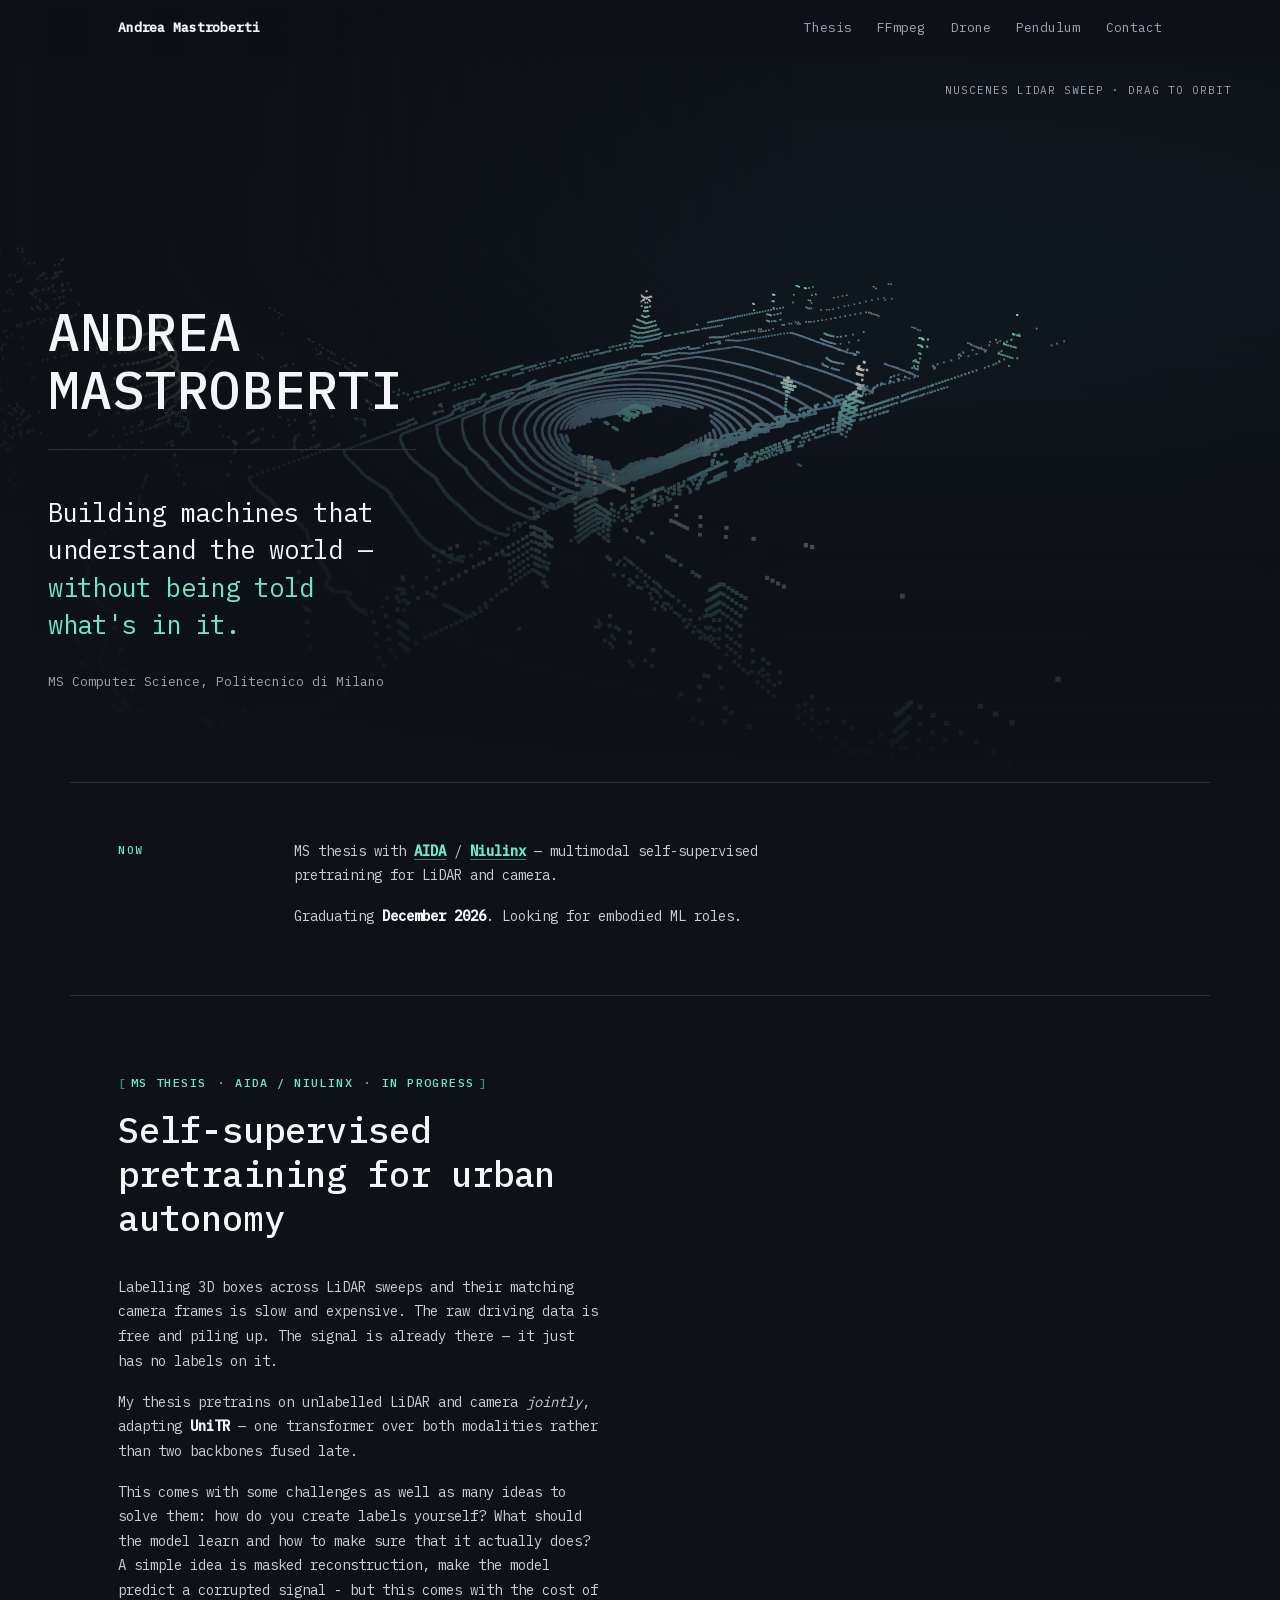
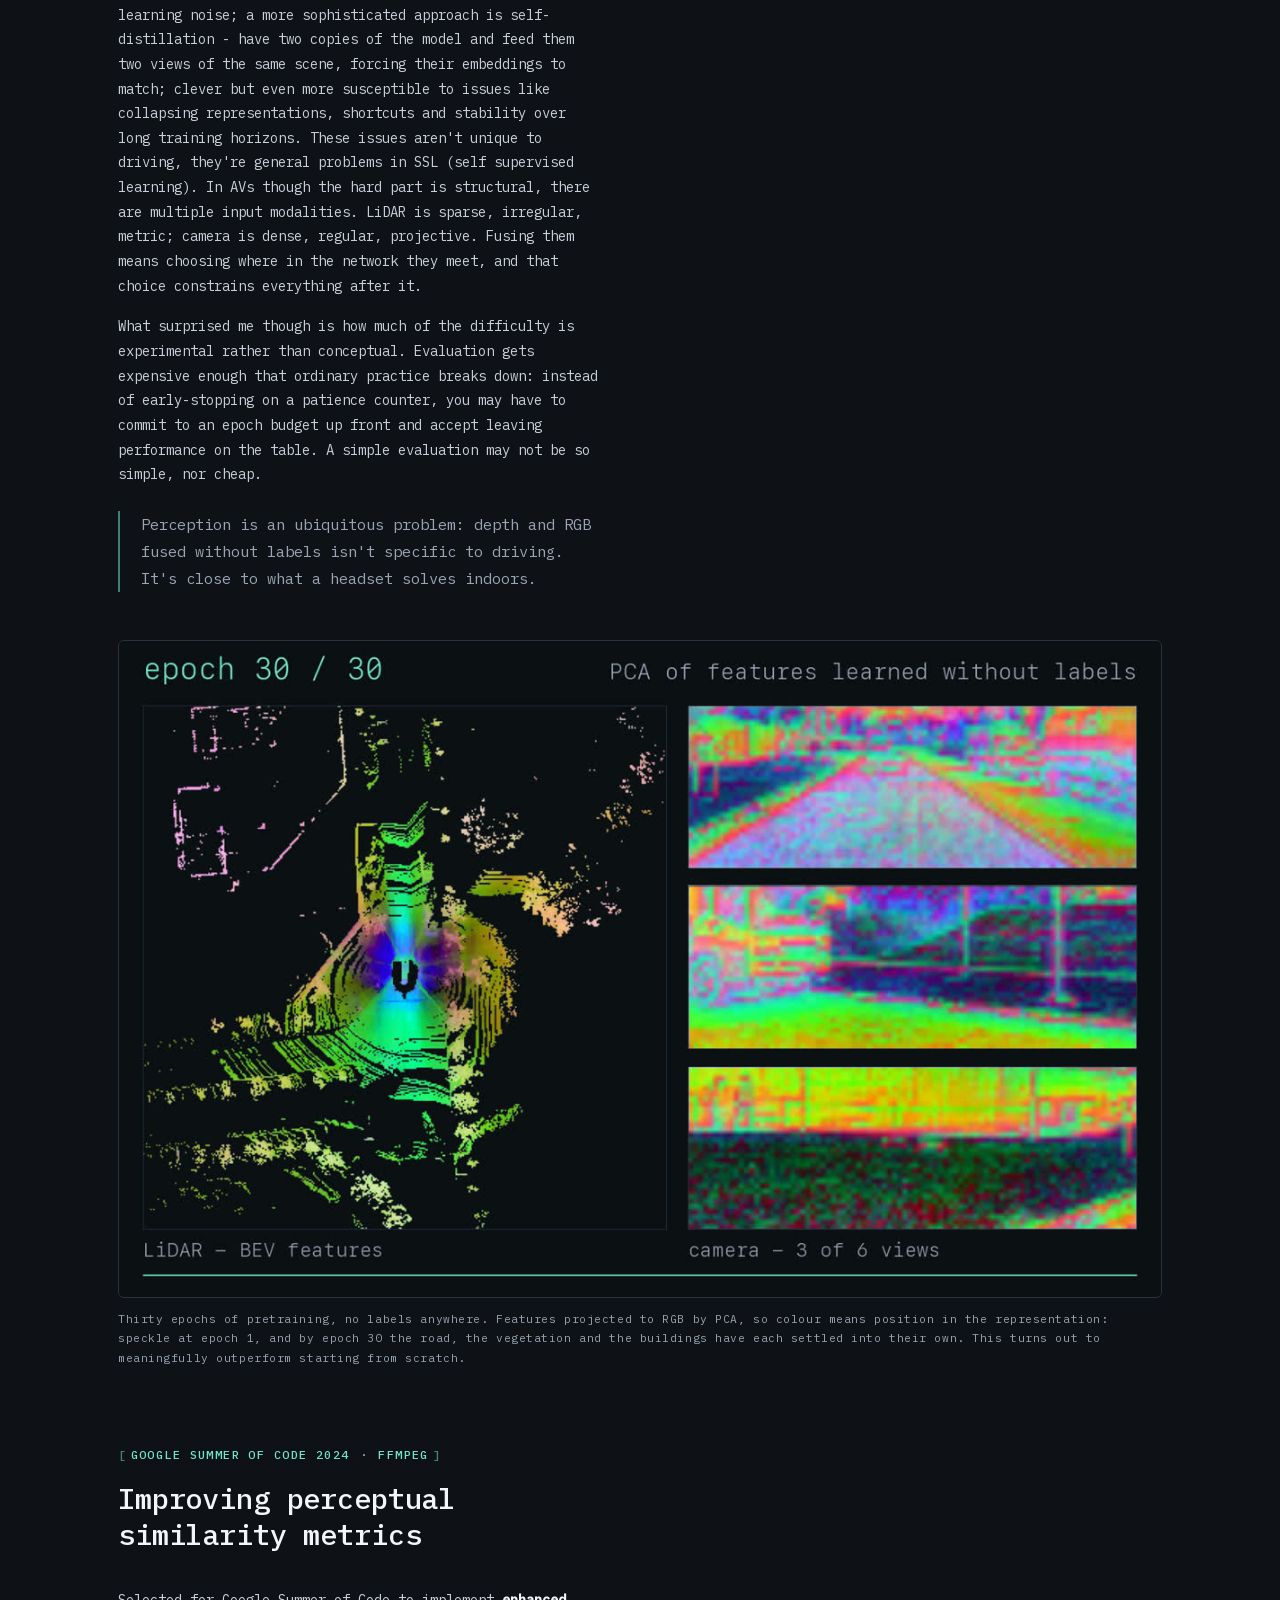
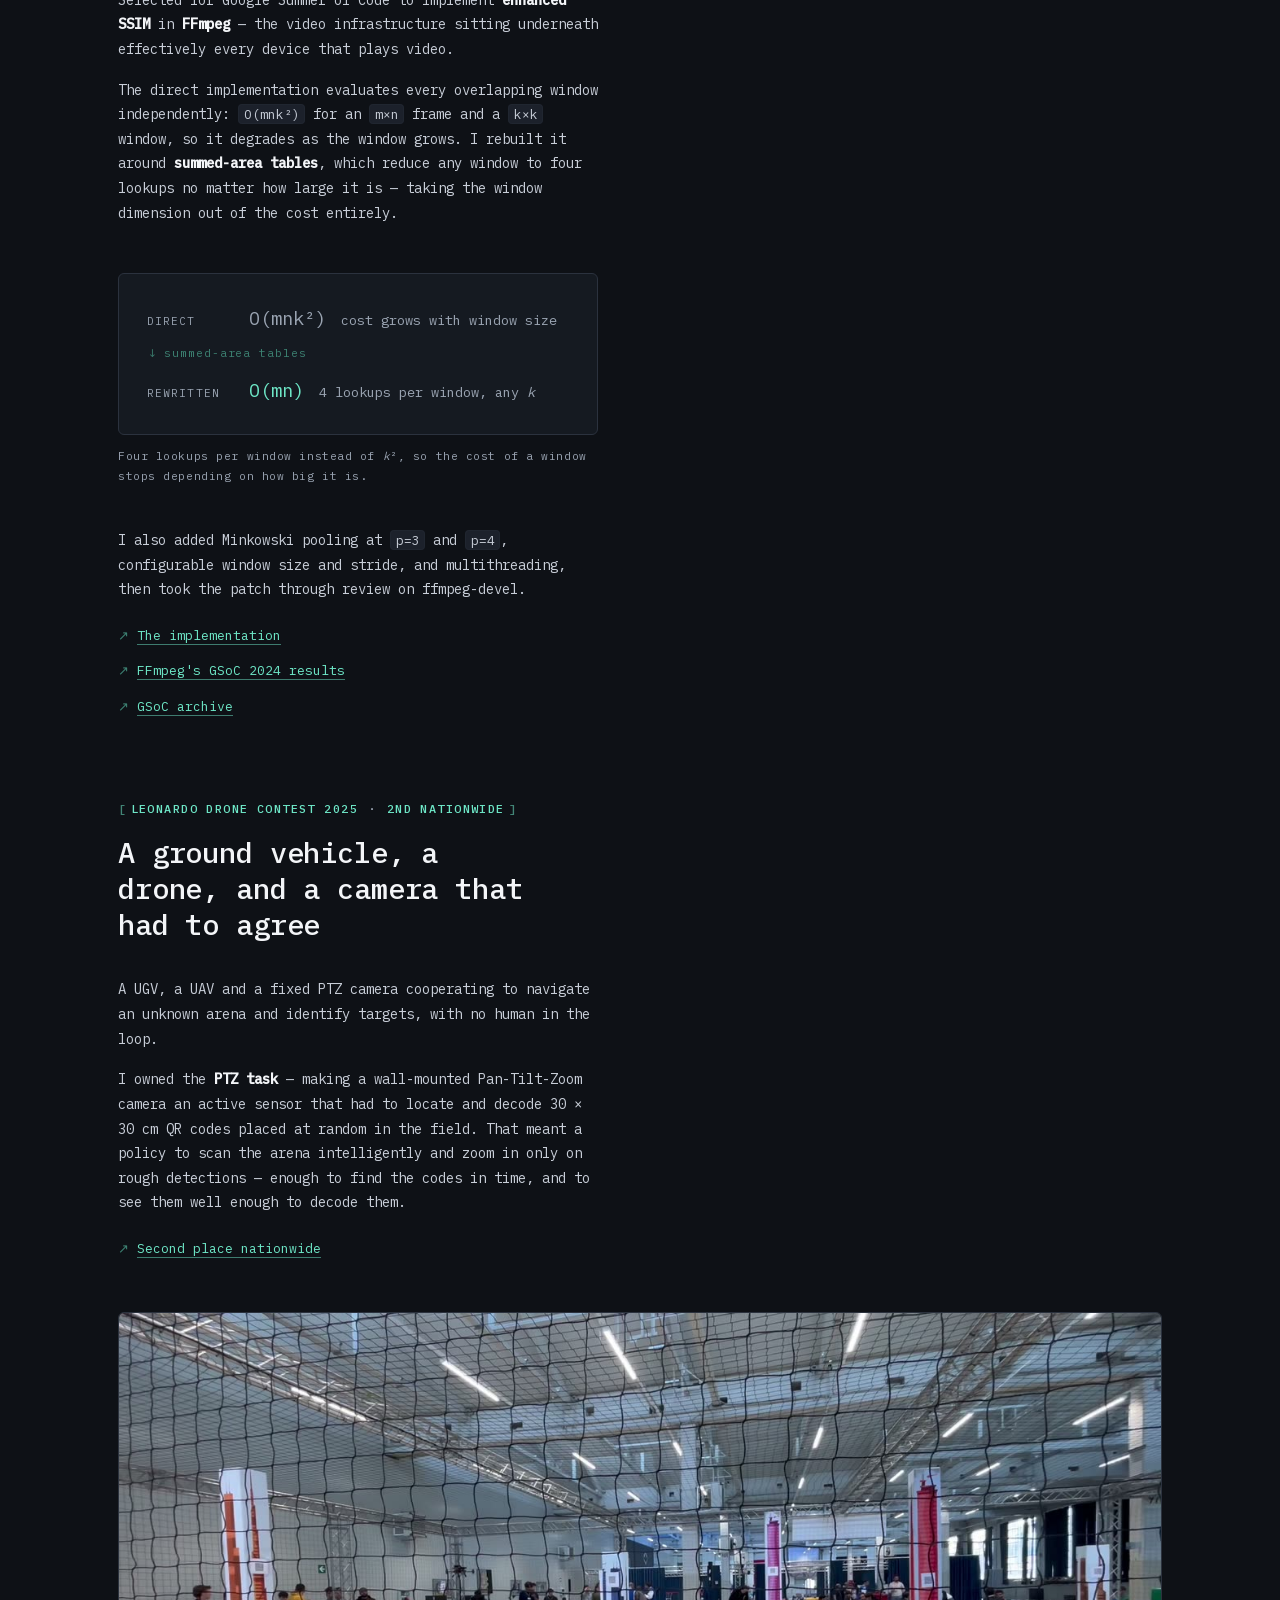
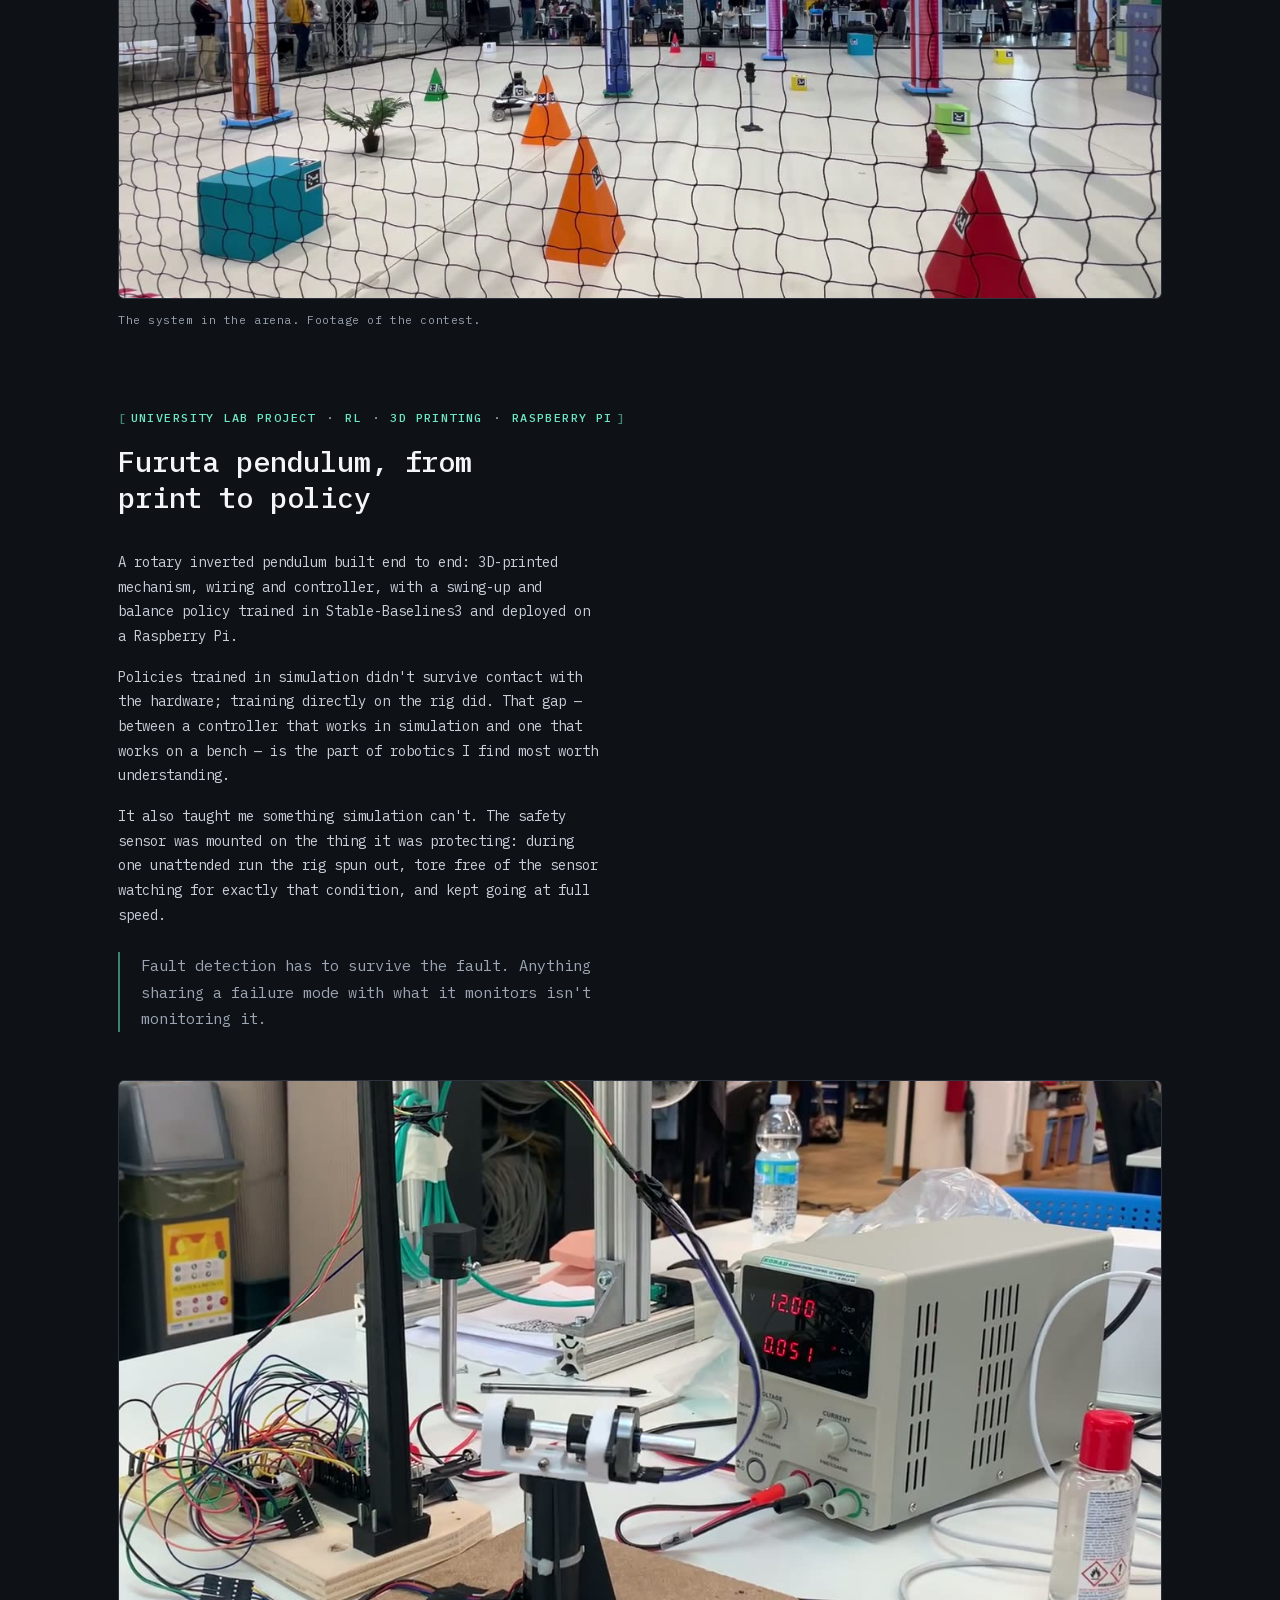
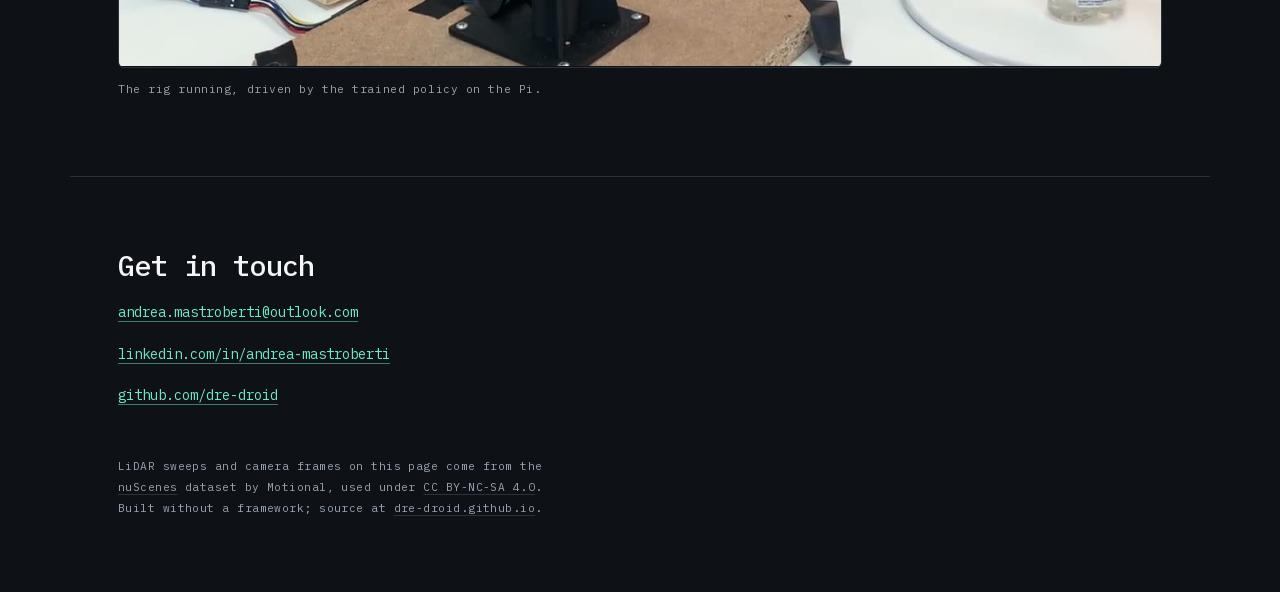
==== index.html @ 24b04294 "Personal site: single-page, point-cloud hero, no build step Plain HTML, CSS and JS. No framework, no" ====
<!doctype html>
<html lang="en">
<head>
<meta charset="utf-8">
<meta name="viewport" content="width=device-width, initial-scale=1">

<title>Andrea Mastroberti</title>
<meta name="description" content="Andrea Mastroberti — MS Computer Science at Politecnico di Milano. Multimodal, self-supervised perception for autonomous vehicles, spatial computing and robotics.">
<meta name="author" content="Andrea Mastroberti">

<meta property="og:type" content="profile">
<meta property="og:title" content="Andrea Mastroberti — building machines that understand the world">
<meta property="og:description" content="Multimodal, self-supervised perception for autonomous vehicles, spatial computing and robotics. MS Computer Science, Politecnico di Milano.">
<meta property="og:url" content="https://dre-droid.github.io/">
<meta property="og:image" content="https://dre-droid.github.io/assets/img/og.jpg">
<meta property="og:image:width" content="1200">
<meta property="og:image:height" content="630">
<meta name="twitter:card" content="summary_large_image">

<link rel="canonical" href="https://dre-droid.github.io/">
<link rel="icon" href="assets/img/favicon.svg" type="image/svg+xml">
<link rel="preload" href="assets/fonts/plex-mono-400.woff2" as="font" type="font/woff2" crossorigin>
<link rel="stylesheet" href="css/main.css?v=4">
</head>
<body>

<a class="skip-link" href="#main">Skip to content</a>

<nav class="topnav" aria-label="Sections">
  <div class="topnav__inner">
    <a class="topnav__name" href="#top">Andrea Mastroberti</a>
    <ul class="topnav__list">
      <li><a href="#thesis">Thesis</a></li>
      <li><a href="#essim">FFmpeg</a></li>
      <li><a href="#drone">Drone</a></li>
      <li><a href="#pendulum">Pendulum</a></li>
      <li><a href="#contact">Contact</a></li>
    </ul>
  </div>
</nav>

<main id="main">

<!-- ───────────────────────── HERO ───────────────────────── -->
<header class="hero" id="top">
  <div class="hero__viz" id="hero-viz" data-cloud="assets/data/scene.bin">
    <picture>
      <source srcset="assets/img/pointcloud-poster-mobile.jpg" media="(max-width: 720px)">
      <img class="hero__poster" src="assets/img/pointcloud-poster.jpg" alt="">
    </picture>
    <canvas class="hero__canvas" aria-hidden="true"></canvas>
    <p class="hero__vizlabel">
      <span data-viz-caption>nuScenes LiDAR sweep · drag to orbit</span>
    </p>
  </div>

  <div class="hero__body">
    <h1 class="hero__name">Andrea Mastroberti</h1>
    <p class="hero__claim">
      Building machines that understand the world —
      <em>without being told what's in it.</em>
    </p>
    <p class="hero__cred">
      MS Computer Science, Politecnico di Milano
    </p>
  </div>
</header>

<!-- ───────────────────────── NOW ───────────────────────── -->
<section class="now" aria-label="Current status">
  <h2 class="now__h">Now</h2>
  <p>
  MS thesis with <strong> <a href="https://aida.polimi.it/" rel="noopener">AIDA</a></strong> / <strong><a href="https://niulinx.ai" rel="noopener">Niulinx</a></strong>
    — multimodal self-supervised pretraining for LiDAR and camera.
  </p>
  <p>
    Graduating <strong>December 2026</strong>. Looking for embodied ML roles.
  </p>
</section>


<!-- ───────────────────────── THESIS ───────────────────────── -->
<section class="work work--lead" id="thesis">
  <div class="work__head">
    <p class="work__kicker">MS thesis <span class="sep">·</span> AIDA / Niulinx <span class="sep">·</span> in progress</p>
    <h2 class="work__h">Self-supervised pretraining for urban autonomy</h2>
  </div>

  <div class="work__body">
    <p>
      Labelling 3D boxes across LiDAR sweeps and their matching camera frames is slow and
      expensive. The raw driving data is free and piling up. The signal is already there —
      it just has no labels on it.
    </p>
    <p>
      My thesis pretrains on unlabelled LiDAR and camera <em>jointly</em>, adapting
      <strong>UniTR</strong> — one transformer over both modalities rather than two
      backbones fused late.
    </p>
    <p>
      This comes with some challenges as well as many ideas to solve them: how do you
      create labels yourself? What should the model learn and how to make sure that
      it actually does? A simple idea is masked reconstruction, make the model predict
      a corrupted signal - but this comes with the cost of learning noise; a more 
      sophisticated approach is self-distillation - have two copies of the model and feed
      them two views of the same scene, forcing their embeddings to match; clever but
      even more susceptible to issues like collapsing representations, shortcuts and
      stability over long training horizons. These issues aren't unique to driving,
      they're general problems in SSL (self supervised learning). In AVs though the
      hard part is structural, there are multiple input modalities.
      LiDAR is sparse, irregular, metric; camera is dense,
      regular, projective. Fusing them means choosing where in the network they meet, and
      that choice constrains everything after it.
    </p>
    <p>
      What surprised me though is how much of the difficulty is experimental rather than
      conceptual. Evaluation gets expensive enough that ordinary practice breaks down:
      instead of early-stopping on a patience counter, you may have to commit to an epoch
      budget up front and accept leaving performance on the table. A simple evaluation may
      not be so simple, nor cheap.
    </p>

    <p class="work__bridge">
      Perception is an ubiquitous problem: depth and RGB fused without labels isn't 
      specific to driving. It's close to what a
      headset solves indoors.
    </p>
  </div>

  <figure class="work__figure work__figure--natural">
    <video class="work__video" autoplay muted loop playsinline preload="none"
           poster="assets/img/thesis-poster.jpg" width="1392" height="876"
           data-autoloop data-src="assets/video/thesis.mp4"
           aria-label="Thirty training epochs of the model's learned features, side by side:
                       a bird's-eye LiDAR feature map and three camera views, each coloured by
                       the first three PCA components. Early epochs are near-random speckle; by
                       the end the road surface, vegetation and buildings each hold their own
                       colour, with no labels used at any point."></video>
    <figcaption>Thirty epochs of pretraining, no labels anywhere. Features projected to RGB
                by PCA, so colour means position in the representation: speckle at epoch 1,
                and by epoch 30 the road, the vegetation and the buildings have each settled
                into their own. This turns out to meaningfully outperform starting from scratch.</figcaption>
  </figure>
</section>

<!-- ───────────────────────── eSSIM / FFMPEG ───────────────────────── -->
<section class="work" id="essim">
  <div class="work__head">
    <p class="work__kicker">Google Summer of Code 2024 <span class="sep">·</span> FFmpeg</p>
    <h2 class="work__h">Improving perceptual similarity metrics</h2>
  </div>

  <div class="work__body">
    <p>
      Selected for Google Summer of Code to implement <strong>enhanced SSIM</strong> in
      <strong>FFmpeg</strong> — the video infrastructure sitting underneath effectively
      every device that plays video.
    </p>
    <p>
      The direct implementation evaluates every overlapping window independently:
      <code>O(mnk²)</code> for an <code>m&times;n</code> frame and a <code>k&times;k</code>
      window, so it degrades as the window grows. I rebuilt it around
      <strong>summed-area tables</strong>, which reduce any window to four lookups no matter
      how large it is — taking the window dimension out of the cost entirely.
    </p>

    <figure class="work__figure work__figure--inline">
      <div class="complexity">
        <div class="complexity__row">
          <span class="complexity__label">Direct</span>
          <code class="complexity__val">O(mnk²)</code>
          <span class="complexity__note">cost grows with window size</span>
        </div>
        <div class="complexity__arrow" aria-hidden="true">↓ summed-area tables</div>
        <div class="complexity__row complexity__row--after">
          <span class="complexity__label">Rewritten</span>
          <code class="complexity__val">O(mn)</code>
          <span class="complexity__note">4 lookups per window, any <em>k</em></span>
        </div>
      </div>
      <figcaption>Four lookups per window instead of <em>k</em>², so the cost of a window
                  stops depending on how big it is.</figcaption>
    </figure>

    <p>
      I also added Minkowski pooling at <code>p=3</code> and <code>p=4</code>, configurable
      window size and stride, and multithreading, then took the patch through review on
      ffmpeg-devel. 
    </p>
    <ul class="work__links">
      <li><a href="https://gist.github.com/dre-droid/effd22ce0f7ed13914d446367b4bab64" rel="noopener">The implementation</a></li>
      <li><a href="https://trac.ffmpeg.org/wiki/SponsoringPrograms/GSoC/2024/Results" rel="noopener">FFmpeg's GSoC 2024 results</a></li>
      <li><a href="https://summerofcode.withgoogle.com/archive/2024/projects/erwtAKxC" rel="noopener">GSoC archive</a></li>
    </ul>
  </div>
</section>

<!-- ───────────────────────── DRONE CONTEST ───────────────────────── -->
<section class="work" id="drone">
  <div class="work__head">
    <p class="work__kicker">Leonardo Drone Contest 2025 <span class="sep">·</span> 2nd nationwide</p>
    <h2 class="work__h">A ground vehicle, a drone, and a camera that had to agree</h2>
  </div>

  <div class="work__body">
    <p>
      A UGV, a UAV and a fixed PTZ camera cooperating to navigate an unknown arena and
      identify targets, with no human in the loop.
    </p>
    <p>
      I owned the <strong>PTZ task</strong> — making a wall-mounted Pan-Tilt-Zoom camera 
      an active sensor
      that had to locate and decode 30 × 30 cm QR codes placed at random in the field. That
      meant a policy to scan the arena intelligently and zoom in only on rough detections —
      enough to find the codes in time, and to see them well enough to decode them.
    </p>
    <ul class="work__links">
      <li><a href="https://www.repubblica.it/tecnologia/dossier/italian-tech-week-2025/2025/10/02/video/itw_25_-_premio_leonardo_la_cerimonia_di_premiazione_del_drone_contest-424885891/" rel="noopener">Second place nationwide</a></li>
    </ul>
  </div>

  <figure class="work__figure work__figure--video">
    <!-- Responsive sources: the two vertical clips stitched into one loop for
         portrait screens, the horizontal clip for everything else. Chosen by the
         browser's own media query, so a rotation/resize picks the right one. -->
    <video class="work__video" autoplay muted loop playsinline preload="none"
           poster="assets/img/drone-poster.jpg" width="1280" height="720"
           data-autoloop data-poster-mobile="assets/img/drone-poster-mobile.jpg"
           aria-label="Drone contest footage: the UGV, UAV and PTZ camera cooperating
                       in the arena.">
      <source data-src="assets/video/drone-mobile.mp4" media="(max-width: 720px)" type="video/mp4">
      <source data-src="assets/video/drone-desktop.mp4" type="video/mp4">
    </video>
    <figcaption>The system in the arena. Footage of the contest.</figcaption>
  </figure>
</section>

<!-- ───────────────────────── FURUTA PENDULUM ───────────────────────── -->
<section class="work" id="pendulum">
  <div class="work__head">
    <p class="work__kicker">University lab project <span class="sep">·</span> RL <span class="sep">·</span> 3D printing <span class="sep">·</span> Raspberry Pi</p>
    <h2 class="work__h">Furuta pendulum, from print to policy</h2>
  </div>

  <div class="work__body">
    <p>
      A rotary inverted pendulum built end to end: 3D-printed mechanism, wiring and
      controller, with a swing-up and balance policy trained in Stable-Baselines3 and
      deployed on a Raspberry Pi.
    </p>
    <p>
      Policies trained in simulation didn't survive contact with the hardware; training
      directly on the rig did. That gap — between a controller that works in simulation and
      one that works on a bench — is the part of robotics I find most worth understanding.
    </p>
    <p>
      It also taught me something simulation can't. The safety sensor was mounted on the
      thing it was protecting: during one unattended run the rig spun out, tore free of the
      sensor watching for exactly that condition, and kept going at full speed.
    </p>

    <p class="work__bridge">
      Fault detection has to survive the fault. Anything sharing a failure mode with what it
      monitors isn't monitoring it.
    </p>
  </div>

  <figure class="work__figure">
    <!-- No src until it scrolls into view: see initVideos() in js/main.js. -->
    <video class="work__video" autoplay muted loop playsinline preload="none"
           poster="assets/img/pendulum-poster.jpg" width="1280" height="720"
           data-autoloop data-src="assets/video/pendulum.mp4"
           aria-label="The Furuta pendulum running on the bench: the driven arm rotates
                       and the pendulum rod swings, with the controller and power supply
                       wired up beside it."></video>
    <figcaption>The rig running, driven by the trained policy on the Pi.</figcaption>
  </figure>
</section>

<!-- ───────────────────────── ALSO ───────────────────────── -->



<!-- ───────────────────────── CONTACT ───────────────────────── -->
<footer class="contact" id="contact">
  <h2 class="contact__h">Get in touch</h2>
  <ul class="contact__links">
    <li><a href="mailto:andrea.mastroberti@outlook.com">andrea.mastroberti@outlook.com</a></li>
    <li><a href="https://www.linkedin.com/in/andrea-mastroberti" rel="me noopener">linkedin.com/in/andrea-mastroberti</a></li>
    <li><a href="https://github.com/dre-droid" rel="me noopener">github.com/dre-droid</a></li>
  </ul>

  <p class="colophon">
    LiDAR sweeps and camera frames on this page come from the
    <a href="https://www.nuscenes.org/" rel="noopener">nuScenes</a> dataset by Motional,
    used under
    <a href="https://creativecommons.org/licenses/by-nc-sa/4.0/" rel="license noopener">CC BY-NC-SA 4.0</a>.
    Built without a framework; source at
    <a href="https://github.com/dre-droid/dre-droid.github.io" rel="noopener">dre-droid.github.io</a>.
  </p>
</footer>

</main>

<script type="module" src="js/main.js?v=3"></script>
</body>
</html>
---- css/main.css ----
/* ============================================================
   Andrea Mastroberti — personal site
   IBM Plex, self-hosted: no third-party request, works offline.
   Mono carries the structure (name, headings, labels); sans carries the prose.
   ============================================================ */

@font-face {
  font-family: 'IBM Plex Mono';
  src: url('../assets/fonts/plex-mono-400.woff2') format('woff2');
  font-weight: 400;
  font-style: normal;
  font-display: swap;
}
@font-face {
  font-family: 'IBM Plex Mono';
  src: url('../assets/fonts/plex-mono-500.woff2') format('woff2');
  font-weight: 500;
  font-style: normal;
  font-display: swap;
}

:root {
  /* Palette. Lifted off pure black: the near-black version read as heavy and the
     mid-greys sat too close together. Still dark enough for the point cloud. */
  --bg:        #0e1116;
  --bg-1:      #151a21;
  --bg-2:      #1c212b;
  --rule:      #2b323e;
  --rule-soft: #202630;

  --fg:        #f3f5f8;
  --fg-mid:    #c8ced8;
  --fg-dim:    #9aa4b2;

  --accent:    #6ee7c7;
  --accent-dim:#3d8272;

  /* One typeface for the whole page. Mono set at the same px reads larger and runs
     wider than a proportional face, so the body size and the measure both come down
     to compensate. */
  --mono: 'IBM Plex Mono', ui-monospace, SFMono-Regular, Menlo, Consolas, monospace;

  /* Fluid type */
  --t-hero:  clamp(1.5rem, 4.9vw, 3.3rem);
  --t-claim: clamp(1.1rem, 2.2vw, 1.6rem);
  --t-h2:    clamp(1.2rem, 2.4vw, 1.8rem);
  --t-h2-lg: clamp(1.4rem, 3vw, 2.2rem);
  --t-body:  clamp(0.88rem, 1vw, 0.97rem);
  --t-small: 0.815rem;

  --gap:   clamp(1.25rem, 4vw, 3rem);
  --sect:  clamp(3.25rem, 6vw, 5.25rem);
  --wrap:  1140px;
  --prose: 60ch;
}

/* ---------- reset-ish ---------- */
*, *::before, *::after { box-sizing: border-box; }
html { -webkit-text-size-adjust: 100%; scroll-behavior: smooth; }
body {
  margin: 0;
  background: var(--bg);
  color: var(--fg);
  font-family: var(--mono);
  font-size: var(--t-body);
  line-height: 1.75;
  -webkit-font-smoothing: antialiased;
  text-rendering: optimizeLegibility;
  overflow-x: hidden;
}
img, video, canvas { display: block; max-width: 100%; }
h1, h2, h3 { margin: 0; font-weight: 600; letter-spacing: -0.021em; line-height: 1.14; }
p { margin: 0 0 1.15em; }
p:last-child { margin-bottom: 0; }

a {
  color: var(--accent);
  text-decoration: underline;
  text-decoration-thickness: 1px;
  text-decoration-color: color-mix(in srgb, var(--accent) 50%, transparent);
  text-underline-offset: 3px;
}
a:hover { text-decoration-color: var(--accent); }

code {
  font-family: var(--mono);
  font-size: 0.9em;
  background: var(--bg-2);
  border: 1px solid var(--rule-soft);
  border-radius: 4px;
  padding: 0.08em 0.36em;
  white-space: nowrap;
}

:focus-visible {
  outline: 2px solid var(--accent);
  outline-offset: 3px;
  border-radius: 2px;
}

.sep { color: var(--fg-dim); padding: 0 0.15em; }

.skip-link {
  position: absolute; left: -9999px; top: 0; z-index: 100;
  background: var(--accent); color: var(--bg);
  padding: 0.7em 1.1em; font-weight: 600;
}
.skip-link:focus { left: 0; }

/* Shared section shell */
.now, .work, .also, .contact {
  max-width: var(--wrap);
  margin-inline: auto;
  padding-inline: var(--gap);
}

/* ============================================================
   TOP NAV
   ============================================================ */
.topnav {
  position: sticky; top: 0; z-index: 40;
  background: color-mix(in srgb, var(--bg) 82%, transparent);
  backdrop-filter: blur(10px);
  -webkit-backdrop-filter: blur(10px);
  border-bottom: 1px solid transparent;
  transition: border-color 0.25s, background 0.25s;
}
.topnav__inner {
  display: flex; align-items: center; justify-content: space-between;
  gap: 1rem;
  max-width: var(--wrap);
  margin-inline: auto;
  padding: 0.7rem var(--gap);
  font-size: var(--t-small);
}
.topnav.is-scrolled { border-bottom-color: var(--rule); }
.topnav__name {
  color: var(--fg); font-weight: 600; letter-spacing: -0.01em;
  text-decoration: none;              /* it is the masthead, not a prose link */
  padding-block: 0.25rem;
  opacity: 0; transform: translateY(-4px);
  transition: opacity 0.25s, transform 0.25s;
  pointer-events: none;
}
.topnav.is-scrolled .topnav__name { opacity: 1; transform: none; pointer-events: auto; }
.topnav__list {
  display: flex; gap: clamp(0.75rem, 2.2vw, 1.6rem);
  list-style: none; margin: 0; padding: 0; margin-left: auto;
}
/* Pad to clear the 24px WCAG 2.2 minimum target; bare 16px text is too small to hit. */
.topnav__list a { color: var(--fg-dim); display: block; padding-block: 0.35rem; text-decoration: none; }
.topnav__list a:hover { color: var(--fg); text-decoration: none; }

/* ============================================================
   HERO
   ============================================================ */
.hero {
  position: relative;
  min-height: min(86vh, 780px);
  display: flex; align-items: flex-end;
  margin-top: -3.1rem;            /* slide under the transparent nav */
  padding: 0 var(--gap) clamp(3rem, 7vw, 5.5rem);
  overflow: hidden;
}
.hero__viz {
  position: absolute; inset: 0; z-index: 0;
  /* Fallback field behind the canvas: keeps the hero from reading as a black
     rectangle if the cloud never loads. */
  background:
    radial-gradient(120% 80% at 72% 42%, #101a22 0%, var(--bg) 62%),
    var(--bg);
}
.hero__poster,
.hero__canvas {
  position: absolute; inset: 0;
  width: 100%; height: 100%;
  object-fit: cover;
}
/* Inert until the viewer initialises — see initHero(). An opacity:0 canvas still
   receives touches, so a failed viewer would otherwise block scrolling. */
.hero__canvas { opacity: 0; pointer-events: none; transition: opacity 0.9s ease; }
.hero__viz.is-live .hero__canvas { opacity: 1; }
.hero__viz.is-live .hero__poster { opacity: 0; transition: opacity 0.9s ease; }

/* Scrim: keeps the claim legible over sparse point data. The left ramp is the
   one doing real work — the name sits directly on top of the cloud. */
.hero__viz::after {
  content: ""; position: absolute; inset: 0; pointer-events: none;
  background:
    linear-gradient(to top, var(--bg) 1%, color-mix(in srgb, var(--bg) 70%, transparent) 34%, transparent 68%),
    linear-gradient(to right,
      color-mix(in srgb, var(--bg) 94%, transparent) 0%,
      color-mix(in srgb, var(--bg) 74%, transparent) 26%,
      transparent 62%);
}

.hero__vizlabel {
  position: absolute; right: var(--gap); top: 4.6rem; margin: 0; z-index: 2;
  font-family: var(--mono); font-size: 0.68rem; letter-spacing: 0.09em;
  text-transform: uppercase; color: var(--fg-dim);
}

.hero__body { position: relative; z-index: 2; max-width: 46ch; }
.hero__name {
  font-family: var(--mono);
  font-size: var(--t-hero);
  font-weight: 500;
  text-transform: uppercase;
  letter-spacing: 0.005em;
  line-height: 1.1;
  padding-bottom: 0.55em;
  border-bottom: 1px solid var(--rule);
  margin-bottom: 0.85em;
}
.hero__claim {
  font-family: var(--mono);
  font-weight: 400;
  font-size: var(--t-claim);
  letter-spacing: -0.01em;
  line-height: 1.45;
  color: var(--fg);
  max-width: 34ch;
  margin-bottom: 1.1em;
}
.hero__claim em { color: var(--accent); font-style: normal; }
.hero__cred {
  font-family: var(--mono);
  font-size: var(--t-small);
  color: var(--fg-dim);
  margin-bottom: 1.5em;
}
.hero__links {
  display: flex; flex-wrap: wrap; gap: 0.5rem 1.4rem;
  list-style: none; margin: 0; padding: 0;
  font-size: 0.94rem;
}
.hero__links a { color: var(--fg-mid); display: block; padding-block: 0.3rem; }
.hero__links a:hover { color: var(--accent); text-decoration: none; }

/* ============================================================
   NOW
   ============================================================ */
.now {
  padding-block: clamp(2.5rem, 5vw, 3.5rem);
  border-top: 1px solid var(--rule);
  border-bottom: 1px solid var(--rule);
  display: grid;
  grid-template-columns: minmax(0, 8rem) minmax(0, var(--prose));
  gap: 0.4rem var(--gap);
}
.now__h {
  grid-row: 1 / span 2;
  font-family: var(--mono); font-size: 0.7rem; font-weight: 500;
  letter-spacing: 0.14em; text-transform: uppercase; color: var(--accent);
  padding-top: 0.45em;
}
.now p { color: var(--fg-mid); margin-bottom: 0.7em; }
.now strong { color: var(--fg); font-weight: 600; }

/* ============================================================
   WORK SECTIONS
   ============================================================ */
.work { padding-block: var(--sect) 0; scroll-margin-top: 4.5rem; }
.work__head { margin-bottom: clamp(1.6rem, 3vw, 2.2rem); }
.work__kicker {
  font-family: var(--mono); font-size: 0.74rem; font-weight: 500;
  letter-spacing: 0.12em; text-transform: uppercase;
  color: var(--accent); margin-bottom: 0.9rem;
}
.work__kicker::before { content: "["; margin-right: 0.35em; color: var(--accent); opacity: 0.55; }
.work__kicker::after  { content: "]"; margin-left: 0.35em;  color: var(--accent); opacity: 0.55; }
/* Measure lives on the heading, not the wrapper: `ch` resolves against the
   element's own font-size, and the wrapper's is 1rem while the heading's is ~3rem. */
.work__h {
  font-weight: 500; letter-spacing: -0.005em;
  font-size: var(--t-h2); max-width: 24ch; line-height: 1.25;
}
.work--lead .work__h { font-size: var(--t-h2-lg); max-width: 21ch; }

.work__body { max-width: var(--prose); color: var(--fg-mid); }
.work__body strong { color: var(--fg); font-weight: 600; }
.work__bridge {
  margin-top: 1.6em;
  padding-left: clamp(0.9rem, 2vw, 1.3rem);
  border-left: 2px solid var(--accent-dim);
  color: var(--fg-dim);
  font-size: 0.96rem;
}

/* Verification links — the outbound evidence for a section's claims. */
.work__links {
  list-style: none; margin: 1.5em 0 0; padding: 0;
  display: grid; gap: 0.4rem;
  font-family: var(--mono); font-size: 0.82rem;
}
.work__links a {
  color: var(--accent);
  text-underline-offset: 4px;
  display: inline-block; padding-block: 0.2rem;
}
.work__links a:hover { color: var(--accent); text-decoration-color: var(--accent); }
.work__links li::before { content: "↗ "; color: var(--accent-dim); }

.work__figure { margin: clamp(2rem, 4vw, 3rem) 0 0; }
/* A figure sitting mid-prose needs room underneath, or its caption collides with
   the paragraph that follows. */
.work__body .work__figure { margin-bottom: clamp(1.8rem, 3.5vw, 2.6rem); }
.work__figure img,
.work__figure video {
  width: 100%; height: auto;
  border: 1px solid var(--rule);
  border-radius: 6px;
  background: var(--bg-1);
  aspect-ratio: 16 / 9;
  object-fit: cover;
}
.work__figure figcaption {
  margin-top: 0.75rem;
  font-family: var(--mono); font-size: 0.7rem;
  letter-spacing: 0.05em; color: var(--fg-dim);
}
.work__figure--inline { max-width: var(--prose); }

/* A figure whose content must keep its own shape (the thesis point cloud is
   nearly square) — never stretch or crop it into the 16:9 default. */
.work__figure--natural img,
.work__figure--natural video {
  aspect-ratio: auto;
  width: auto;
  max-width: 100%;
  object-fit: contain;
  margin-inline: auto;
}

/* The drone video swaps orientation with the viewport: the browser serves a
   portrait loop on narrow screens and a landscape clip elsewhere, so the frame
   must change shape to match instead of hard-cropping a 9:16 clip into 16:9. */
.work__figure--video video {
  aspect-ratio: 9 / 16;
  max-height: 82vh;
  object-fit: cover;
}
@media (min-width: 721px) {
  .work__figure--video video {
    aspect-ratio: 16 / 9;
    max-height: none;
  }
}

/* Complexity diagram (eSSIM) */
.complexity {
  border: 1px solid var(--rule); border-radius: 6px;
  background: var(--bg-1);
  padding: clamp(1.1rem, 3vw, 1.75rem);
  display: grid; gap: 0.6rem;
}
.complexity__row { display: flex; align-items: baseline; flex-wrap: wrap; gap: 0.55rem 0.9rem; }
.complexity__label {
  font-family: var(--mono); font-size: 0.68rem; letter-spacing: 0.1em;
  text-transform: uppercase; color: var(--fg-dim); min-width: 5.5rem;
}
.complexity__val {
  font-size: 1.16rem; background: none; border: none; padding: 0;
  color: var(--fg-dim); white-space: nowrap;
}
.complexity__row--after .complexity__val { color: var(--accent); }
.complexity__note { font-size: 0.85rem; color: var(--fg-dim); }
.complexity__arrow {
  font-family: var(--mono); font-size: 0.7rem; letter-spacing: 0.08em;
  color: var(--accent-dim); padding-left: 0.1rem;
}

/* ============================================================
   ALSO / TOOLS (shared definition-list styling)
   ============================================================ */
.also { padding-block: var(--sect) 0; }
.also__h {
  font-family: var(--mono); font-size: 0.7rem; font-weight: 500;
  letter-spacing: 0.14em; text-transform: uppercase; color: var(--accent);
  margin-bottom: 1.6rem;
}
.also__list {
  margin: 0; display: grid; gap: 0;
  border-top: 1px solid var(--rule);
}
.also__item {
  display: grid;
  grid-template-columns: minmax(0, 14rem) minmax(0, 1fr);
  gap: 0.3rem var(--gap);
  padding-block: 1.15rem;
  border-bottom: 1px solid var(--rule-soft);
}
.also__item dt { font-family: var(--mono); color: var(--fg); font-weight: 500; font-size: 0.88rem; }
.also__item dd {
  margin: 0; color: var(--fg-dim); font-size: 0.95rem; line-height: 1.6;
}

/* ============================================================
   CONTACT
   ============================================================ */
.contact {
  margin-top: var(--sect);
  padding-block: clamp(3rem, 6vw, 4.5rem);
  border-top: 1px solid var(--rule);
}
.contact__h { font-family: var(--mono); font-weight: 500; font-size: var(--t-h2); margin-bottom: 0.9rem; }
.contact__lead { max-width: 46ch; color: var(--fg-mid); margin-bottom: 1.8rem; }
.contact__links {
  list-style: none; margin: 0; padding: 0;
  display: grid; gap: 0.55rem;
  font-family: var(--mono); font-size: 0.88rem;
}
/* These are the whole point of the section, so they should look clickable. */
.contact__links a {
  color: var(--accent);
  display: inline-block;
  padding-block: 0.25rem;
  text-underline-offset: 4px;
}
.contact__links a:hover { color: var(--accent); text-decoration-color: var(--accent); }

/* nuScenes is CC BY-NC-SA, which requires attribution wherever the data appears. */
.colophon {
  margin-top: 2.75rem;
  max-width: 66ch;
  font-family: var(--mono); font-size: 0.7rem;
  line-height: 1.9; letter-spacing: 0.04em;
  color: var(--fg-dim);
}
.colophon a { color: var(--fg-dim); text-decoration-color: var(--rule); }
.colophon a:hover { color: var(--accent); text-decoration-color: var(--accent); }

/* ============================================================
   RESPONSIVE
   ============================================================ */
@media (max-width: 720px) {
  /* Stack rather than overlay. A full-bleed cloud behind the copy works at desktop
     width, but in a portrait viewport it becomes a narrow centre crop of a wide
     scene, half-hidden behind the name. Giving the scan its own band shows the
     whole sweep and leaves the type on a clean background. */
  .hero {
    display: block;
    min-height: 0;
    margin-top: 0;                /* sits below the nav, not under it */
    padding: 0 0 clamp(2rem, 7vw, 3rem);
  }
  .hero__viz {
    position: relative;
    inset: auto;
    height: min(46vh, 360px);   /* leaves over half the viewport to scroll on */
  }
  /* Only a soft bottom fade is needed now — nothing sits on top of the cloud. */
  .hero__viz::after {
    background: linear-gradient(to top, var(--bg) 0%, transparent 45%);
  }
  .hero__body {
    max-width: none;
    padding: clamp(1.4rem, 5vw, 2rem) var(--gap) 0;
  }
  .hero__vizlabel {
    top: auto; bottom: 0.5rem; right: var(--gap);
    font-size: 0.62rem;
  }
  .now { grid-template-columns: 1fr; }
  .now__h { grid-row: auto; padding-top: 0; margin-bottom: 0.3rem; }
  .also__item { grid-template-columns: 1fr; gap: 0.25rem; }
  .topnav__list { gap: 0.9rem; }
  .topnav__name { display: none; }
}

@media (max-width: 420px) {
  .topnav__list { font-size: 0.75rem; }
}

/* ============================================================
   MOTION / PRINT
   ============================================================ */
@media (prefers-reduced-motion: reduce) {
  html { scroll-behavior: auto; }
  *, *::before, *::after {
    animation-duration: 0.01ms !important;
    animation-iteration-count: 1 !important;
    transition-duration: 0.01ms !important;
  }
}

@media print {
  .topnav, .hero__viz, .work__video { display: none; }
  body { background: #fff; color: #000; }
  a { color: #000; }
  .hero { min-height: 0; margin-top: 0; padding: 0; }
}
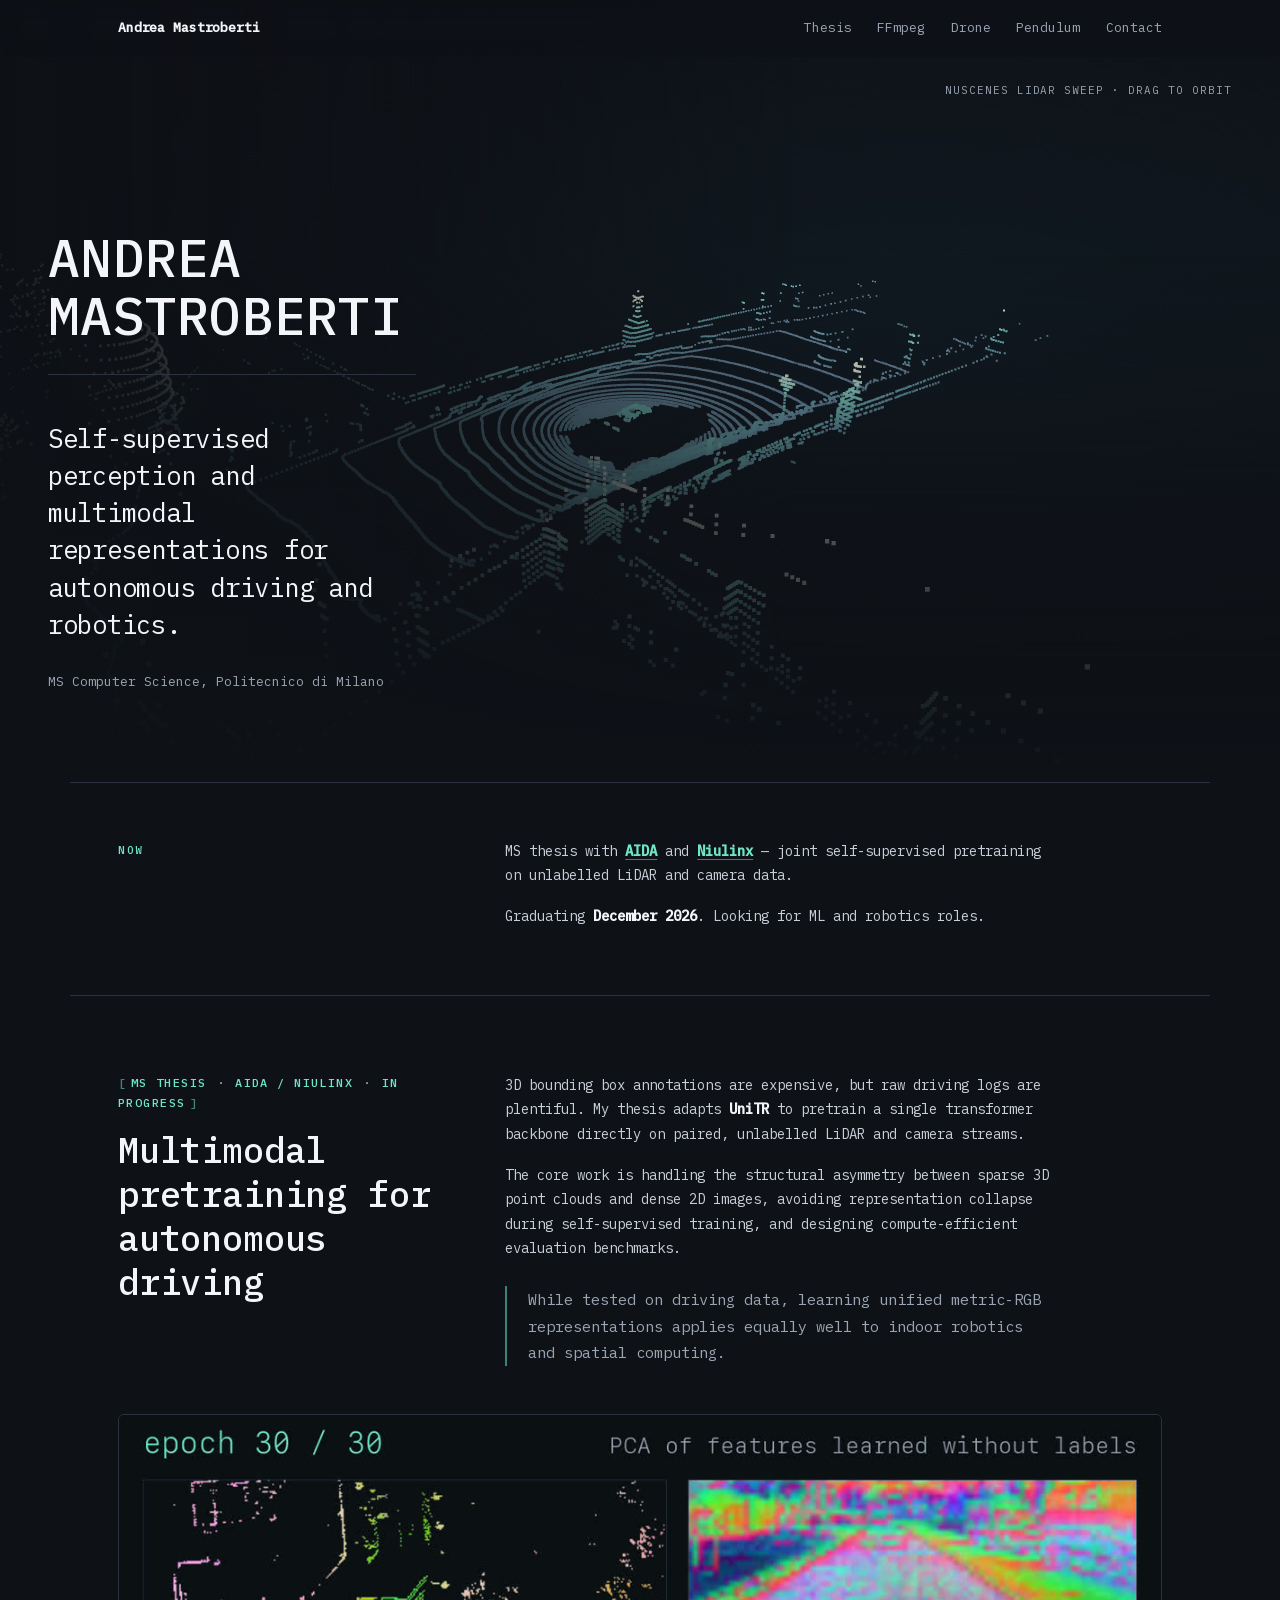
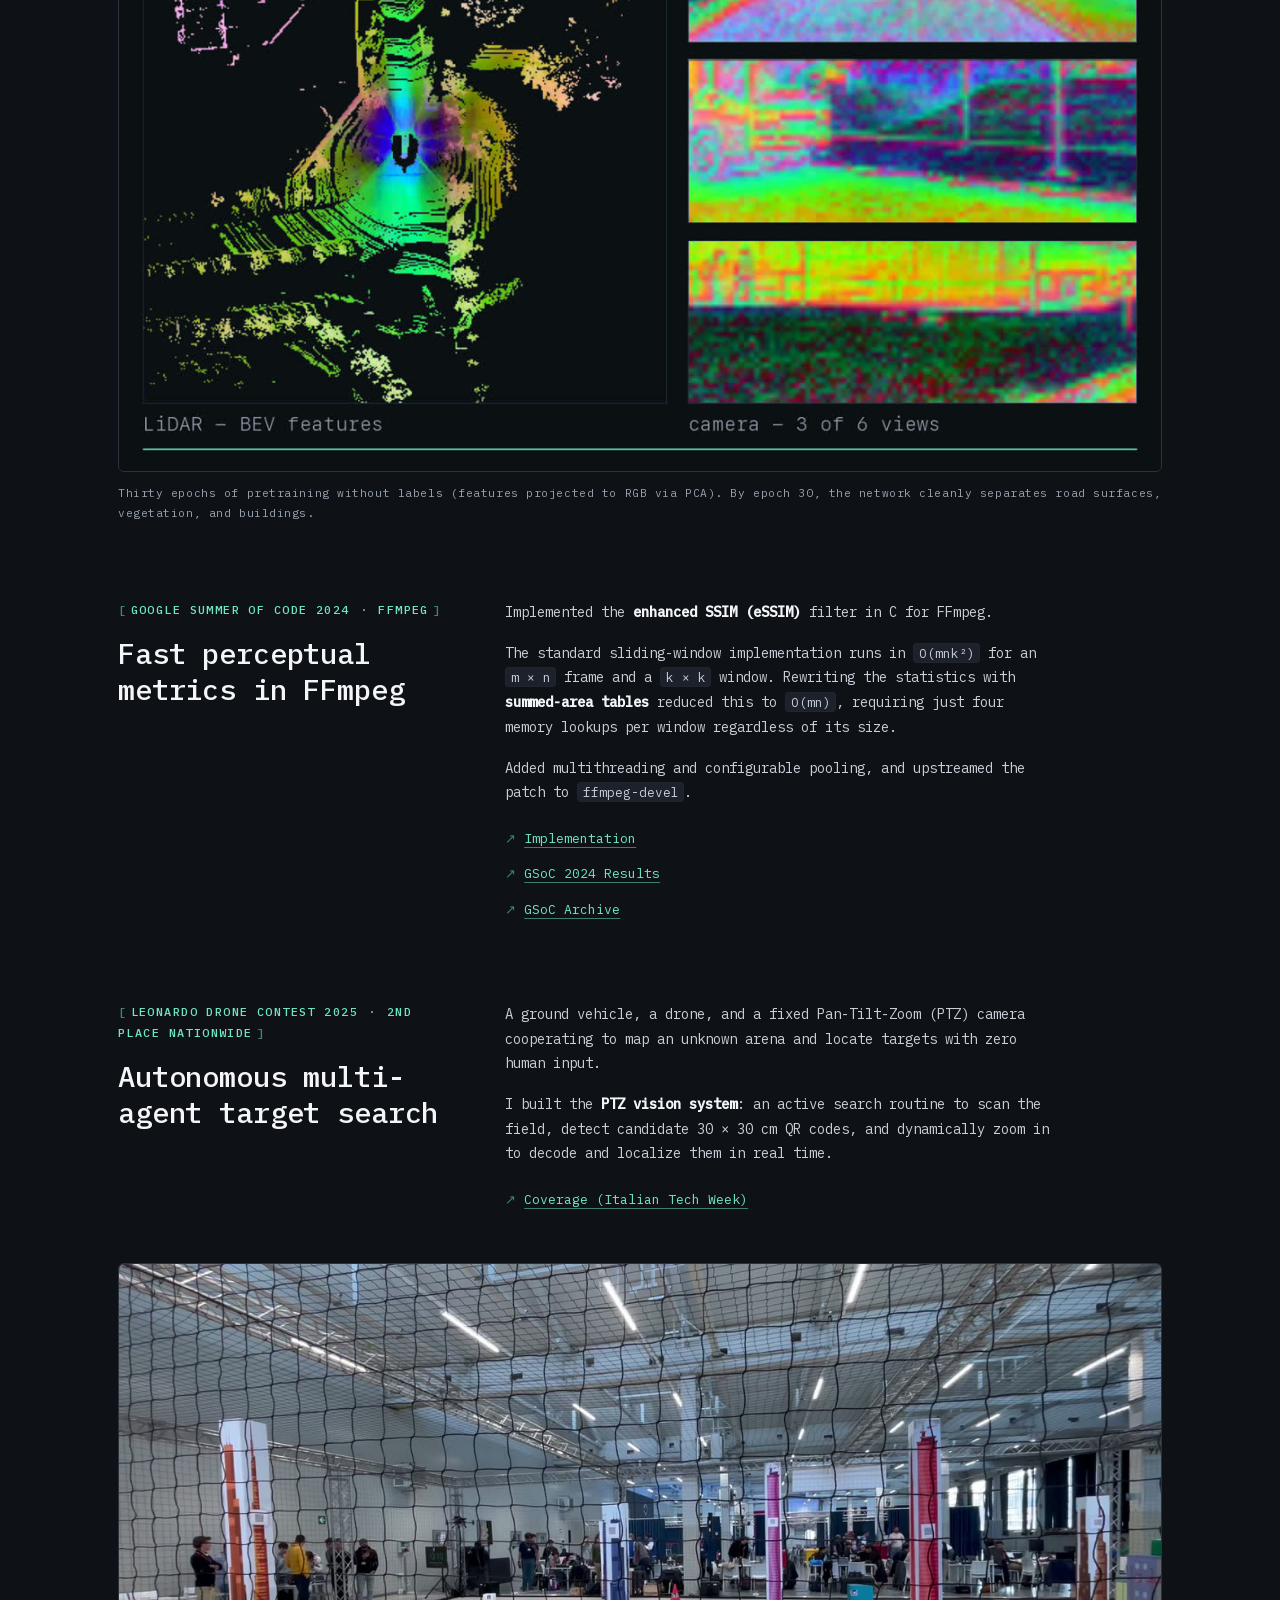
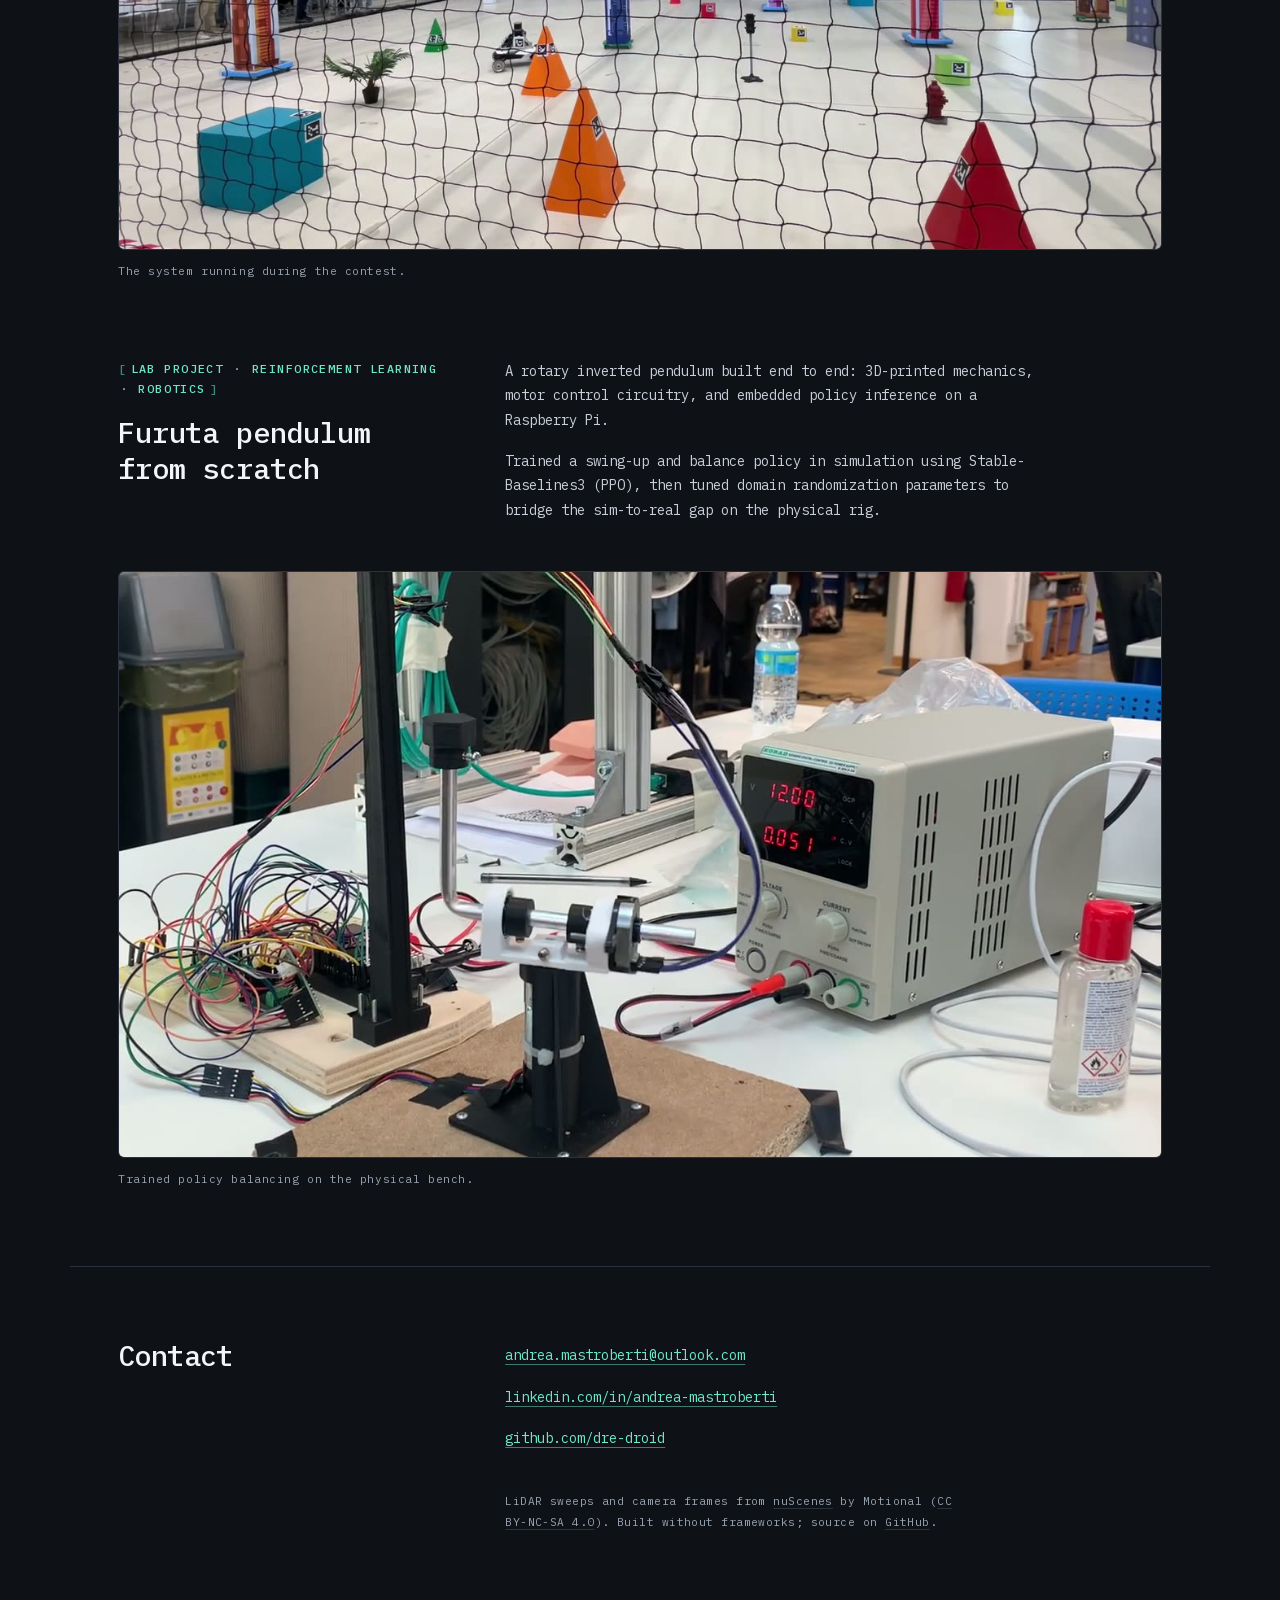
==== commit 6e0de2d3: "Two-column sections: heading rail beside the prose Every section ran as a single narrow column again" ====
--- a/index.html
+++ b/index.html
@@ -5,12 +5,12 @@
 <meta name="viewport" content="width=device-width, initial-scale=1">
 
 <title>Andrea Mastroberti</title>
-<meta name="description" content="Andrea Mastroberti — MS Computer Science at Politecnico di Milano. Multimodal, self-supervised perception for autonomous vehicles, spatial computing and robotics.">
+<meta name="description" content="Andrea Mastroberti — MS Computer Science at Politecnico di Milano. Perception, self-supervised learning, and robotics.">
 <meta name="author" content="Andrea Mastroberti">
 
 <meta property="og:type" content="profile">
-<meta property="og:title" content="Andrea Mastroberti — building machines that understand the world">
-<meta property="og:description" content="Multimodal, self-supervised perception for autonomous vehicles, spatial computing and robotics. MS Computer Science, Politecnico di Milano.">
+<meta property="og:title" content="Andrea Mastroberti">
+<meta property="og:description" content="MS Computer Science at Politecnico di Milano. Self-supervised perception for robotics and autonomous driving.">
 <meta property="og:url" content="https://dre-droid.github.io/">
 <meta property="og:image" content="https://dre-droid.github.io/assets/img/og.jpg">
 <meta property="og:image:width" content="1200">
@@ -20,7 +20,7 @@
 <link rel="canonical" href="https://dre-droid.github.io/">
 <link rel="icon" href="assets/img/favicon.svg" type="image/svg+xml">
 <link rel="preload" href="assets/fonts/plex-mono-400.woff2" as="font" type="font/woff2" crossorigin>
-<link rel="stylesheet" href="css/main.css?v=4">
+<link rel="stylesheet" href="css/main.css?v=5">
 </head>
 <body>
 
@@ -57,8 +57,7 @@
   <div class="hero__body">
     <h1 class="hero__name">Andrea Mastroberti</h1>
     <p class="hero__claim">
-      Building machines that understand the world —
-      <em>without being told what's in it.</em>
+      Self-supervised perception and multimodal representations for autonomous driving and robotics.
     </p>
     <p class="hero__cred">
       MS Computer Science, Politecnico di Milano
@@ -70,60 +69,30 @@
 <section class="now" aria-label="Current status">
   <h2 class="now__h">Now</h2>
   <p>
-  MS thesis with <strong> <a href="https://aida.polimi.it/" rel="noopener">AIDA</a></strong> / <strong><a href="https://niulinx.ai" rel="noopener">Niulinx</a></strong>
-    — multimodal self-supervised pretraining for LiDAR and camera.
+    MS thesis with <strong><a href="https://aida.polimi.it/" rel="noopener">AIDA</a></strong> and <strong><a href="https://niulinx.ai" rel="noopener">Niulinx</a></strong>
+    — joint self-supervised pretraining on unlabelled LiDAR and camera data.
   </p>
   <p>
-    Graduating <strong>December 2026</strong>. Looking for embodied ML roles.
+    Graduating <strong>December 2026</strong>. Looking for ML and robotics roles.
   </p>
 </section>
-
 
 <!-- ───────────────────────── THESIS ───────────────────────── -->
 <section class="work work--lead" id="thesis">
   <div class="work__head">
-    <p class="work__kicker">MS thesis <span class="sep">·</span> AIDA / Niulinx <span class="sep">·</span> in progress</p>
-    <h2 class="work__h">Self-supervised pretraining for urban autonomy</h2>
-  </div>
-
-  <div class="work__body">
-    <p>
-      Labelling 3D boxes across LiDAR sweeps and their matching camera frames is slow and
-      expensive. The raw driving data is free and piling up. The signal is already there —
-      it just has no labels on it.
-    </p>
-    <p>
-      My thesis pretrains on unlabelled LiDAR and camera <em>jointly</em>, adapting
-      <strong>UniTR</strong> — one transformer over both modalities rather than two
-      backbones fused late.
-    </p>
-    <p>
-      This comes with some challenges as well as many ideas to solve them: how do you
-      create labels yourself? What should the model learn and how to make sure that
-      it actually does? A simple idea is masked reconstruction, make the model predict
-      a corrupted signal - but this comes with the cost of learning noise; a more 
-      sophisticated approach is self-distillation - have two copies of the model and feed
-      them two views of the same scene, forcing their embeddings to match; clever but
-      even more susceptible to issues like collapsing representations, shortcuts and
-      stability over long training horizons. These issues aren't unique to driving,
-      they're general problems in SSL (self supervised learning). In AVs though the
-      hard part is structural, there are multiple input modalities.
-      LiDAR is sparse, irregular, metric; camera is dense,
-      regular, projective. Fusing them means choosing where in the network they meet, and
-      that choice constrains everything after it.
-    </p>
-    <p>
-      What surprised me though is how much of the difficulty is experimental rather than
-      conceptual. Evaluation gets expensive enough that ordinary practice breaks down:
-      instead of early-stopping on a patience counter, you may have to commit to an epoch
-      budget up front and accept leaving performance on the table. A simple evaluation may
-      not be so simple, nor cheap.
-    </p>
-
+    <p class="work__kicker">MS Thesis <span class="sep">·</span> AIDA / Niulinx <span class="sep">·</span> In Progress</p>
+    <h2 class="work__h">Multimodal pretraining for autonomous driving</h2>
+  </div>
+
+  <div class="work__body">
+    <p>
+      3D bounding box annotations are expensive, but raw driving logs are plentiful. My thesis adapts <strong>UniTR</strong> to pretrain a single transformer backbone directly on paired, unlabelled LiDAR and camera streams.
+    </p>
+    <p>
+      The core work is handling the structural asymmetry between sparse 3D point clouds and dense 2D images, avoiding representation collapse during self-supervised training, and designing compute-efficient evaluation benchmarks.
+    </p>
     <p class="work__bridge">
-      Perception is an ubiquitous problem: depth and RGB fused without labels isn't 
-      specific to driving. It's close to what a
-      headset solves indoors.
+      While tested on driving data, learning unified metric-RGB representations applies equally well to indoor robotics and spatial computing.
     </p>
   </div>
 
@@ -131,15 +100,8 @@
     <video class="work__video" autoplay muted loop playsinline preload="none"
            poster="assets/img/thesis-poster.jpg" width="1392" height="876"
            data-autoloop data-src="assets/video/thesis.mp4"
-           aria-label="Thirty training epochs of the model's learned features, side by side:
-                       a bird's-eye LiDAR feature map and three camera views, each coloured by
-                       the first three PCA components. Early epochs are near-random speckle; by
-                       the end the road surface, vegetation and buildings each hold their own
-                       colour, with no labels used at any point."></video>
-    <figcaption>Thirty epochs of pretraining, no labels anywhere. Features projected to RGB
-                by PCA, so colour means position in the representation: speckle at epoch 1,
-                and by epoch 30 the road, the vegetation and the buildings have each settled
-                into their own. This turns out to meaningfully outperform starting from scratch.</figcaption>
+           aria-label="Feature evolution over 30 pretraining epochs projected to RGB via PCA."></video>
+    <figcaption>Thirty epochs of pretraining without labels (features projected to RGB via PCA). By epoch 30, the network cleanly separates road surfaces, vegetation, and buildings.</figcaption>
   </figure>
 </section>
 
@@ -147,50 +109,24 @@
 <section class="work" id="essim">
   <div class="work__head">
     <p class="work__kicker">Google Summer of Code 2024 <span class="sep">·</span> FFmpeg</p>
-    <h2 class="work__h">Improving perceptual similarity metrics</h2>
-  </div>
-
-  <div class="work__body">
-    <p>
-      Selected for Google Summer of Code to implement <strong>enhanced SSIM</strong> in
-      <strong>FFmpeg</strong> — the video infrastructure sitting underneath effectively
-      every device that plays video.
-    </p>
-    <p>
-      The direct implementation evaluates every overlapping window independently:
-      <code>O(mnk²)</code> for an <code>m&times;n</code> frame and a <code>k&times;k</code>
-      window, so it degrades as the window grows. I rebuilt it around
-      <strong>summed-area tables</strong>, which reduce any window to four lookups no matter
-      how large it is — taking the window dimension out of the cost entirely.
-    </p>
-
-    <figure class="work__figure work__figure--inline">
-      <div class="complexity">
-        <div class="complexity__row">
-          <span class="complexity__label">Direct</span>
-          <code class="complexity__val">O(mnk²)</code>
-          <span class="complexity__note">cost grows with window size</span>
-        </div>
-        <div class="complexity__arrow" aria-hidden="true">↓ summed-area tables</div>
-        <div class="complexity__row complexity__row--after">
-          <span class="complexity__label">Rewritten</span>
-          <code class="complexity__val">O(mn)</code>
-          <span class="complexity__note">4 lookups per window, any <em>k</em></span>
-        </div>
-      </div>
-      <figcaption>Four lookups per window instead of <em>k</em>², so the cost of a window
-                  stops depending on how big it is.</figcaption>
-    </figure>
-
-    <p>
-      I also added Minkowski pooling at <code>p=3</code> and <code>p=4</code>, configurable
-      window size and stride, and multithreading, then took the patch through review on
-      ffmpeg-devel. 
+    <h2 class="work__h">Fast perceptual metrics in FFmpeg</h2>
+  </div>
+
+  <div class="work__body">
+    <p>
+      Implemented the <strong>enhanced SSIM (eSSIM)</strong> filter in C for FFmpeg.
+    </p>
+    <p>
+      The standard sliding-window implementation runs in <code>O(mnk²)</code> for an <code>m × n</code> frame and a <code>k × k</code> window. Rewriting the statistics with <strong>summed-area tables</strong> reduced this to <code>O(mn)</code>, requiring just four memory lookups per window regardless of its size.
+    </p>
+
+    <p>
+      Added multithreading and configurable pooling, and upstreamed the patch to <code>ffmpeg-devel</code>.
     </p>
     <ul class="work__links">
-      <li><a href="https://gist.github.com/dre-droid/effd22ce0f7ed13914d446367b4bab64" rel="noopener">The implementation</a></li>
-      <li><a href="https://trac.ffmpeg.org/wiki/SponsoringPrograms/GSoC/2024/Results" rel="noopener">FFmpeg's GSoC 2024 results</a></li>
-      <li><a href="https://summerofcode.withgoogle.com/archive/2024/projects/erwtAKxC" rel="noopener">GSoC archive</a></li>
+      <li><a href="https://gist.github.com/dre-droid/effd22ce0f7ed13914d446367b4bab64" rel="noopener">Implementation</a></li>
+      <li><a href="https://trac.ffmpeg.org/wiki/SponsoringPrograms/GSoC/2024/Results" rel="noopener">GSoC 2024 Results</a></li>
+      <li><a href="https://summerofcode.withgoogle.com/archive/2024/projects/erwtAKxC" rel="noopener">GSoC Archive</a></li>
     </ul>
   </div>
 </section>
@@ -198,92 +134,62 @@
 <!-- ───────────────────────── DRONE CONTEST ───────────────────────── -->
 <section class="work" id="drone">
   <div class="work__head">
-    <p class="work__kicker">Leonardo Drone Contest 2025 <span class="sep">·</span> 2nd nationwide</p>
-    <h2 class="work__h">A ground vehicle, a drone, and a camera that had to agree</h2>
-  </div>
-
-  <div class="work__body">
-    <p>
-      A UGV, a UAV and a fixed PTZ camera cooperating to navigate an unknown arena and
-      identify targets, with no human in the loop.
-    </p>
-    <p>
-      I owned the <strong>PTZ task</strong> — making a wall-mounted Pan-Tilt-Zoom camera 
-      an active sensor
-      that had to locate and decode 30 × 30 cm QR codes placed at random in the field. That
-      meant a policy to scan the arena intelligently and zoom in only on rough detections —
-      enough to find the codes in time, and to see them well enough to decode them.
+    <p class="work__kicker">Leonardo Drone Contest 2025 <span class="sep">·</span> 2nd Place Nationwide</p>
+    <h2 class="work__h">Autonomous multi-agent target search</h2>
+  </div>
+
+  <div class="work__body">
+    <p>
+      A ground vehicle, a drone, and a fixed Pan-Tilt-Zoom (PTZ) camera cooperating to map an unknown arena and locate targets with zero human input.
+    </p>
+    <p>
+      I built the <strong>PTZ vision system</strong>: an active search routine to scan the field, detect candidate 30 × 30 cm QR codes, and dynamically zoom in to decode and localize them in real time.
     </p>
     <ul class="work__links">
-      <li><a href="https://www.repubblica.it/tecnologia/dossier/italian-tech-week-2025/2025/10/02/video/itw_25_-_premio_leonardo_la_cerimonia_di_premiazione_del_drone_contest-424885891/" rel="noopener">Second place nationwide</a></li>
+      <li><a href="https://www.repubblica.it/tecnologia/dossier/italian-tech-week-2025/2025/10/02/video/itw_25_-_premio_leonardo_la_cerimonia_di_premiazione_del_drone_contest-424885891/" rel="noopener">Coverage (Italian Tech Week)</a></li>
     </ul>
   </div>
 
   <figure class="work__figure work__figure--video">
-    <!-- Responsive sources: the two vertical clips stitched into one loop for
-         portrait screens, the horizontal clip for everything else. Chosen by the
-         browser's own media query, so a rotation/resize picks the right one. -->
     <video class="work__video" autoplay muted loop playsinline preload="none"
            poster="assets/img/drone-poster.jpg" width="1280" height="720"
            data-autoloop data-poster-mobile="assets/img/drone-poster-mobile.jpg"
-           aria-label="Drone contest footage: the UGV, UAV and PTZ camera cooperating
-                       in the arena.">
+           aria-label="UGV, UAV, and PTZ camera collaborating during the Leonardo Drone Contest.">
       <source data-src="assets/video/drone-mobile.mp4" media="(max-width: 720px)" type="video/mp4">
       <source data-src="assets/video/drone-desktop.mp4" type="video/mp4">
     </video>
-    <figcaption>The system in the arena. Footage of the contest.</figcaption>
+    <figcaption>The system running during the contest.</figcaption>
   </figure>
 </section>
 
 <!-- ───────────────────────── FURUTA PENDULUM ───────────────────────── -->
 <section class="work" id="pendulum">
   <div class="work__head">
-    <p class="work__kicker">University lab project <span class="sep">·</span> RL <span class="sep">·</span> 3D printing <span class="sep">·</span> Raspberry Pi</p>
-    <h2 class="work__h">Furuta pendulum, from print to policy</h2>
-  </div>
-
-  <div class="work__body">
-    <p>
-      A rotary inverted pendulum built end to end: 3D-printed mechanism, wiring and
-      controller, with a swing-up and balance policy trained in Stable-Baselines3 and
-      deployed on a Raspberry Pi.
-    </p>
-    <p>
-      Policies trained in simulation didn't survive contact with the hardware; training
-      directly on the rig did. That gap — between a controller that works in simulation and
-      one that works on a bench — is the part of robotics I find most worth understanding.
-    </p>
-    <p>
-      It also taught me something simulation can't. The safety sensor was mounted on the
-      thing it was protecting: during one unattended run the rig spun out, tore free of the
-      sensor watching for exactly that condition, and kept going at full speed.
-    </p>
-
-    <p class="work__bridge">
-      Fault detection has to survive the fault. Anything sharing a failure mode with what it
-      monitors isn't monitoring it.
+    <p class="work__kicker">Lab Project <span class="sep">·</span> Reinforcement Learning <span class="sep">·</span> Robotics</p>
+    <h2 class="work__h">Furuta pendulum from scratch</h2>
+  </div>
+
+  <div class="work__body">
+    <p>
+      A rotary inverted pendulum built end to end: 3D-printed mechanics, motor control circuitry, and embedded policy inference on a Raspberry Pi.
+    </p>
+    <p>
+      Trained a swing-up and balance policy in simulation using Stable-Baselines3 (PPO), then tuned domain randomization parameters to bridge the sim-to-real gap on the physical rig.
     </p>
   </div>
 
   <figure class="work__figure">
-    <!-- No src until it scrolls into view: see initVideos() in js/main.js. -->
     <video class="work__video" autoplay muted loop playsinline preload="none"
            poster="assets/img/pendulum-poster.jpg" width="1280" height="720"
            data-autoloop data-src="assets/video/pendulum.mp4"
-           aria-label="The Furuta pendulum running on the bench: the driven arm rotates
-                       and the pendulum rod swings, with the controller and power supply
-                       wired up beside it."></video>
-    <figcaption>The rig running, driven by the trained policy on the Pi.</figcaption>
+           aria-label="Furuta pendulum balancing under real-time RL control."></video>
+    <figcaption>Trained policy balancing on the physical bench.</figcaption>
   </figure>
 </section>
-
-<!-- ───────────────────────── ALSO ───────────────────────── -->
-
-
 
 <!-- ───────────────────────── CONTACT ───────────────────────── -->
 <footer class="contact" id="contact">
-  <h2 class="contact__h">Get in touch</h2>
+  <h2 class="contact__h">Contact</h2>
   <ul class="contact__links">
     <li><a href="mailto:andrea.mastroberti@outlook.com">andrea.mastroberti@outlook.com</a></li>
     <li><a href="https://www.linkedin.com/in/andrea-mastroberti" rel="me noopener">linkedin.com/in/andrea-mastroberti</a></li>
@@ -291,12 +197,7 @@
   </ul>
 
   <p class="colophon">
-    LiDAR sweeps and camera frames on this page come from the
-    <a href="https://www.nuscenes.org/" rel="noopener">nuScenes</a> dataset by Motional,
-    used under
-    <a href="https://creativecommons.org/licenses/by-nc-sa/4.0/" rel="license noopener">CC BY-NC-SA 4.0</a>.
-    Built without a framework; source at
-    <a href="https://github.com/dre-droid/dre-droid.github.io" rel="noopener">dre-droid.github.io</a>.
+    LiDAR sweeps and camera frames from <a href="https://www.nuscenes.org/" rel="noopener">nuScenes</a> by Motional (<a href="https://creativecommons.org/licenses/by-nc-sa/4.0/" rel="license noopener">CC BY-NC-SA 4.0</a>). Built without frameworks; source on <a href="https://github.com/dre-droid/dre-droid.github.io" rel="noopener">GitHub</a>.
   </p>
 </footer>
 
--- a/css/main.css
+++ b/css/main.css
@@ -52,6 +52,13 @@
   --sect:  clamp(3.25rem, 6vw, 5.25rem);
   --wrap:  1140px;
   --prose: 60ch;
+
+  /* Two-column sections: a left rail of headings and a right column of prose.
+     rail + gap + prose-wide is sized to consume the wrap almost exactly, so the
+     page stops being a narrow ribbon with the right third of every screen empty. */
+  --rail:      minmax(0, 21rem);
+  --rail-gap:  clamp(2rem, 4vw, 3.5rem);
+  --prose-wide: 68ch;
 }
 
 /* ---------- reset-ish ---------- */
@@ -431,6 +438,42 @@
 .colophon a:hover { color: var(--accent); text-decoration-color: var(--accent); }
 
 /* ============================================================
+   TWO-COLUMN SECTIONS
+   ============================================================ */
+/* Below 900px the sections stack — a narrow viewport has no width to give away.
+   Above it the heading moves into a left rail shared by every section, so the
+   page reads as one column of labels beside one of prose. Figures still span the
+   full wrap: the thesis figure carries per-epoch labels that need the width. */
+@media (min-width: 900px) {
+  .work {
+    display: grid;
+    grid-template-columns: var(--rail) minmax(0, 1fr);
+    column-gap: var(--rail-gap);
+    align-items: start;
+  }
+  .work__head { grid-column: 1; margin-bottom: 0; }
+  .work__body { grid-column: 2; max-width: var(--prose-wide); }
+  .work__figure { grid-column: 1 / -1; }
+  /* The rail sets the measure now; a `ch` cap on the heading would fight it. */
+  .work__h, .work--lead .work__h { max-width: none; }
+
+  .now {
+    grid-template-columns: var(--rail) minmax(0, var(--prose-wide));
+    column-gap: var(--rail-gap);
+  }
+
+  .contact {
+    display: grid;
+    grid-template-columns: var(--rail) minmax(0, 1fr);
+    column-gap: var(--rail-gap);
+    align-items: start;
+  }
+  .contact__h { grid-column: 1; margin-bottom: 0; }
+  .contact__links { grid-column: 2; }
+  .colophon { grid-column: 2; margin-top: 2.25rem; max-width: var(--prose-wide); }
+}
+
+/* ============================================================
    RESPONSIVE
    ============================================================ */
 @media (max-width: 720px) {
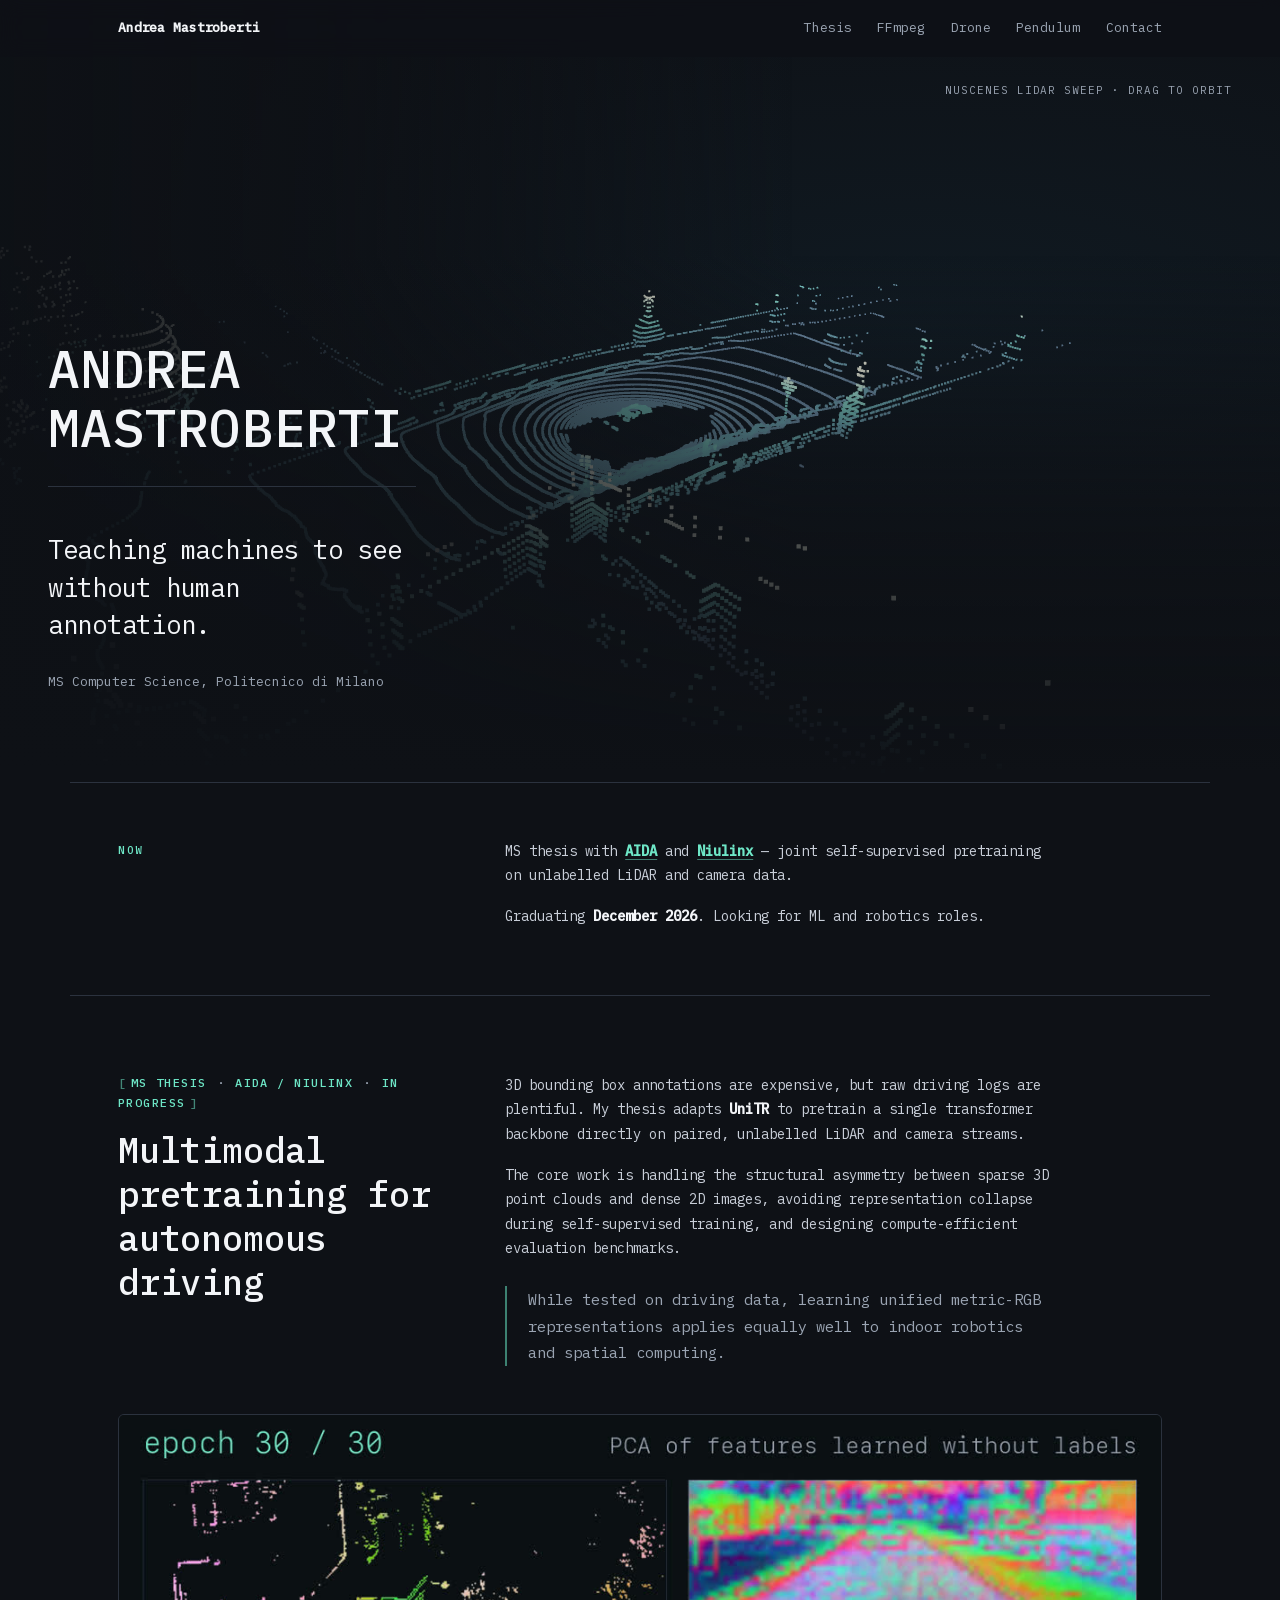
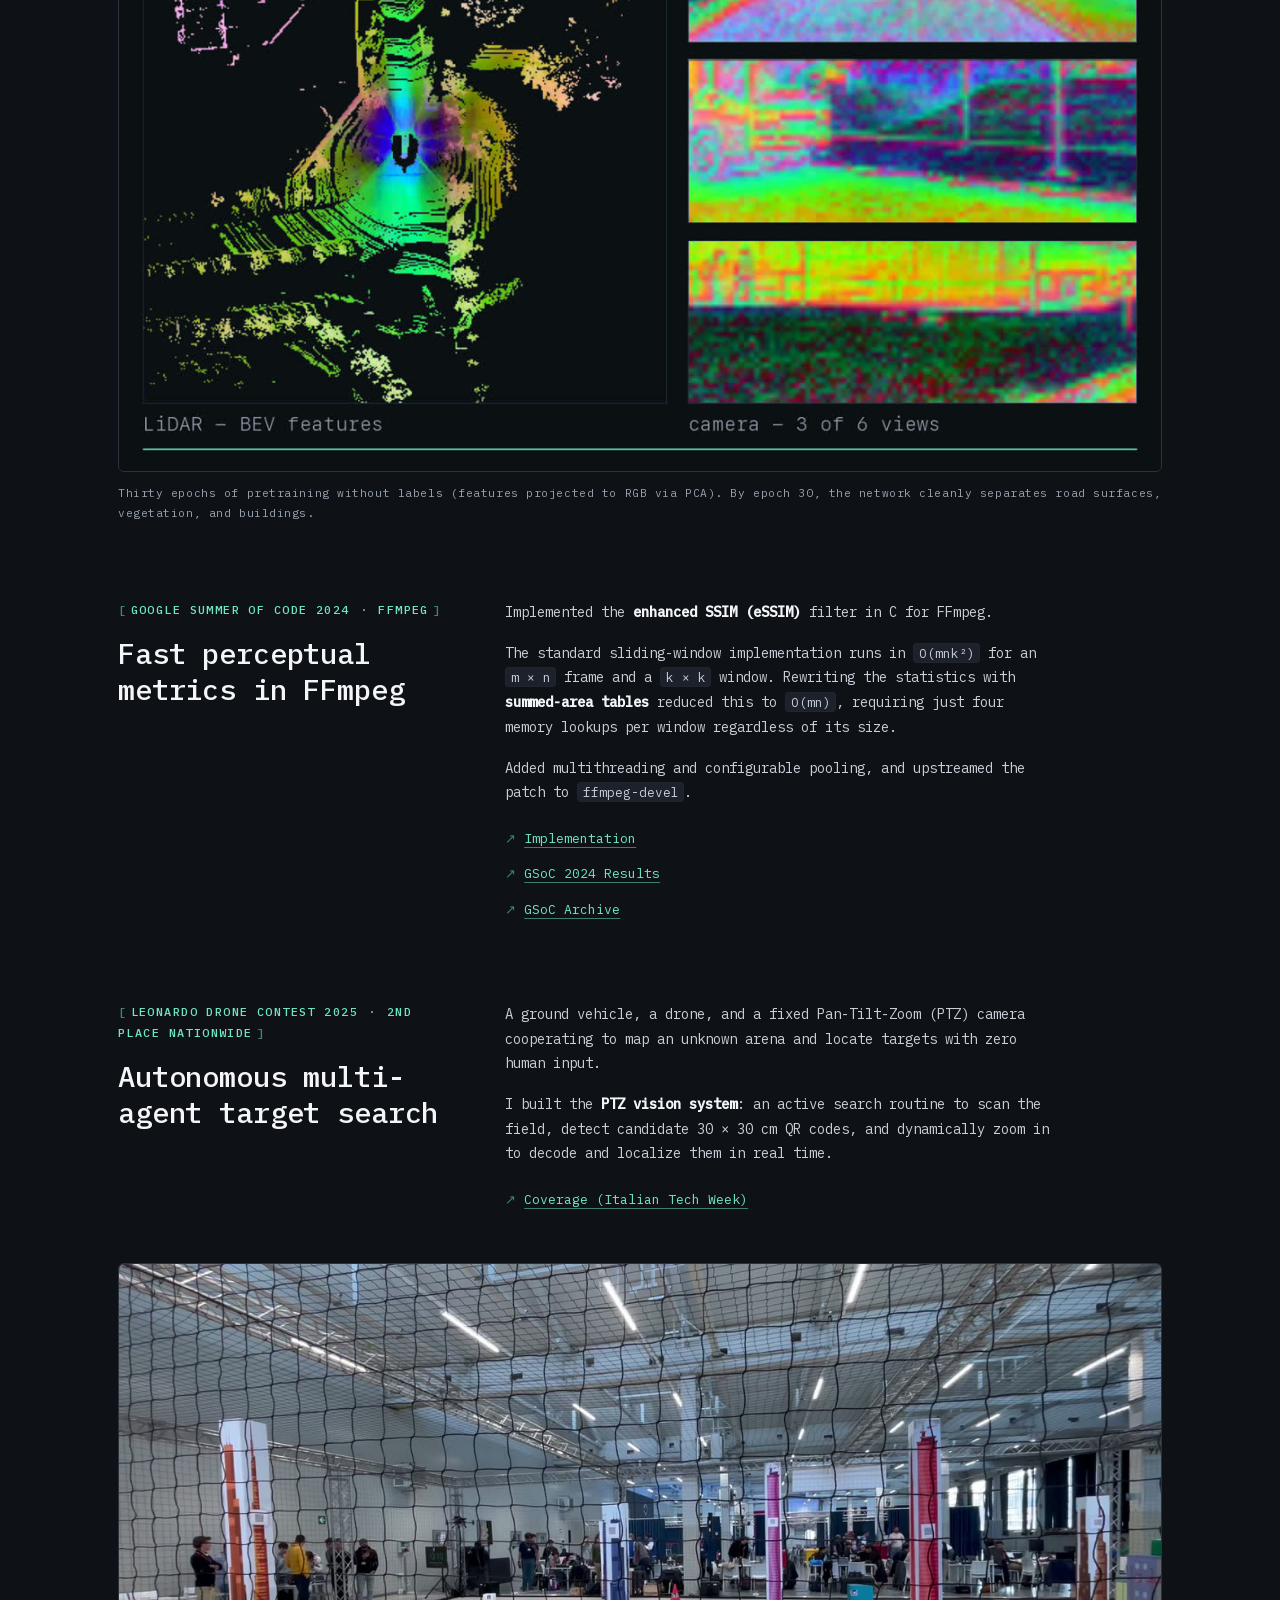
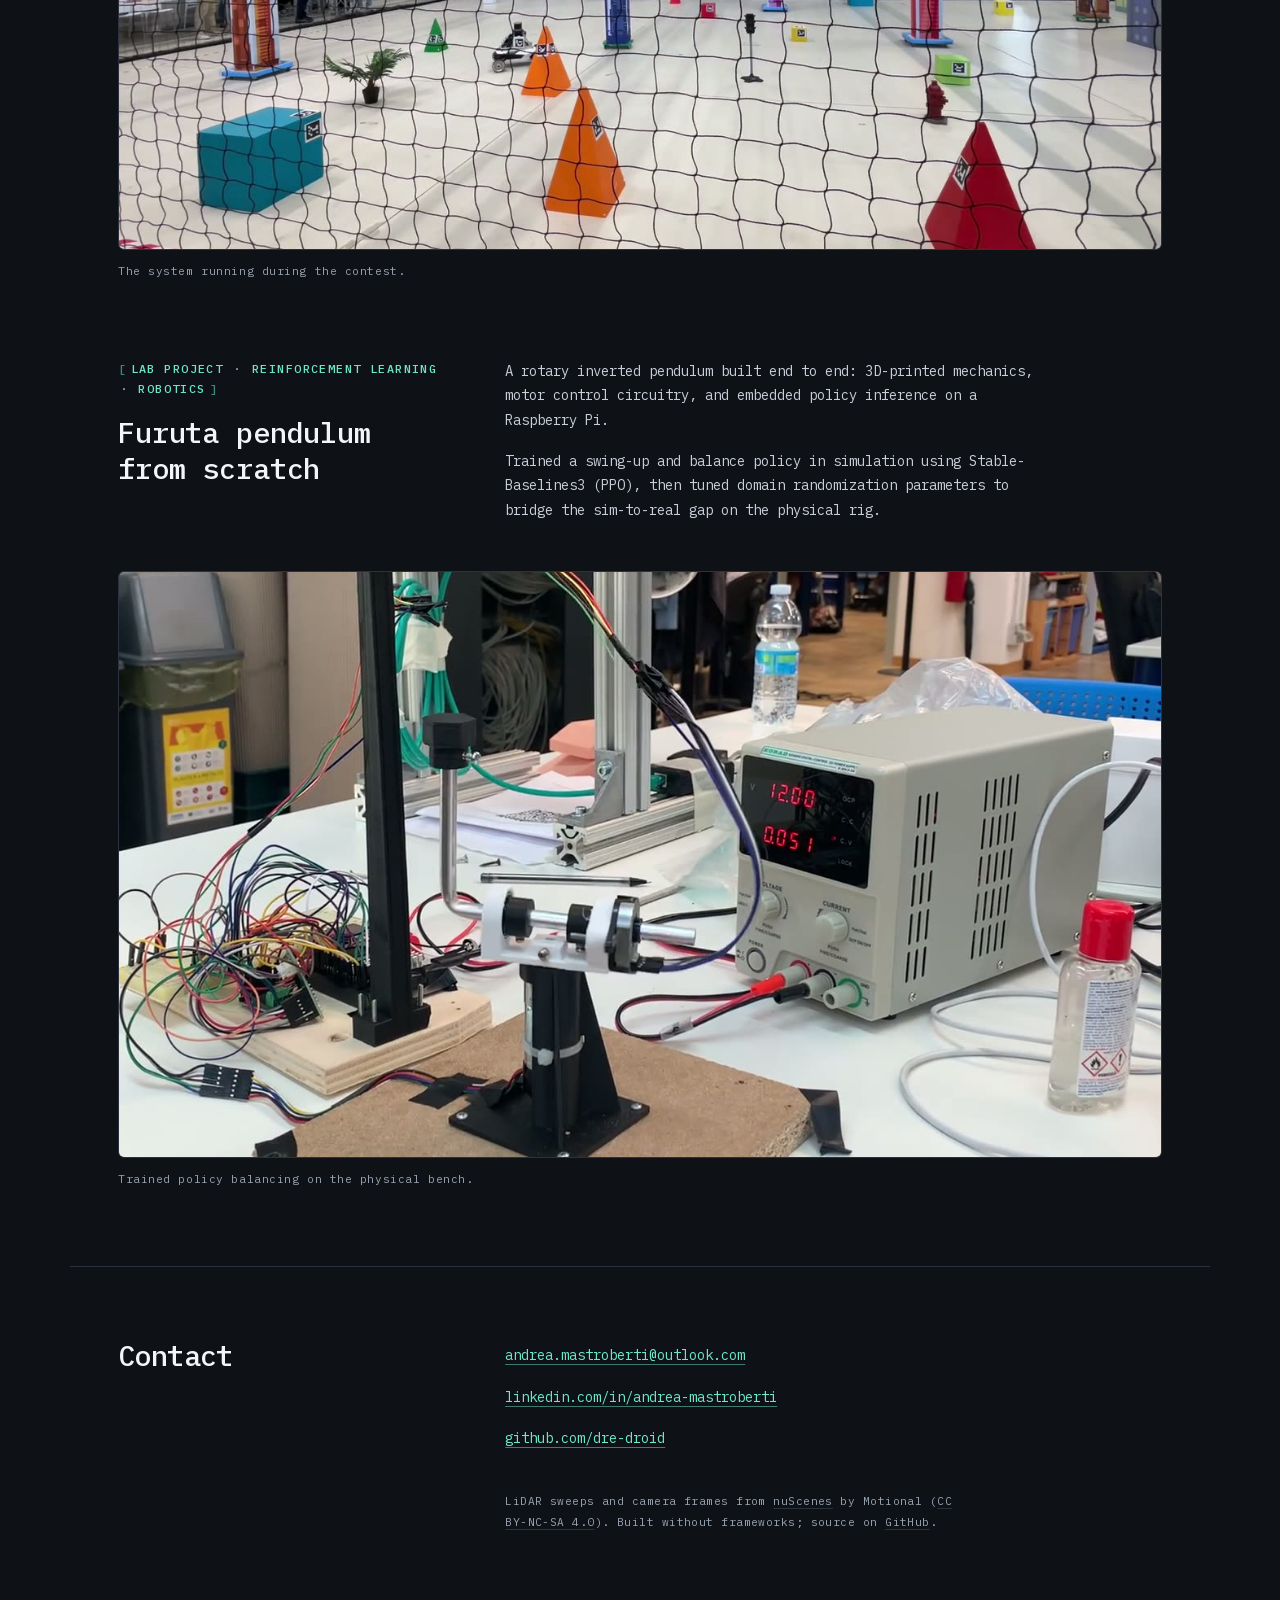
==== commit 7c33c6d2: "Shorter hero line Two lines instead of four, and it says the thing directly. Share card rebuilt to m" ====
--- a/index.html
+++ b/index.html
@@ -57,7 +57,7 @@
   <div class="hero__body">
     <h1 class="hero__name">Andrea Mastroberti</h1>
     <p class="hero__claim">
-      Self-supervised perception and multimodal representations for autonomous driving and robotics.
+      Teaching machines to see without human annotation.
     </p>
     <p class="hero__cred">
       MS Computer Science, Politecnico di Milano
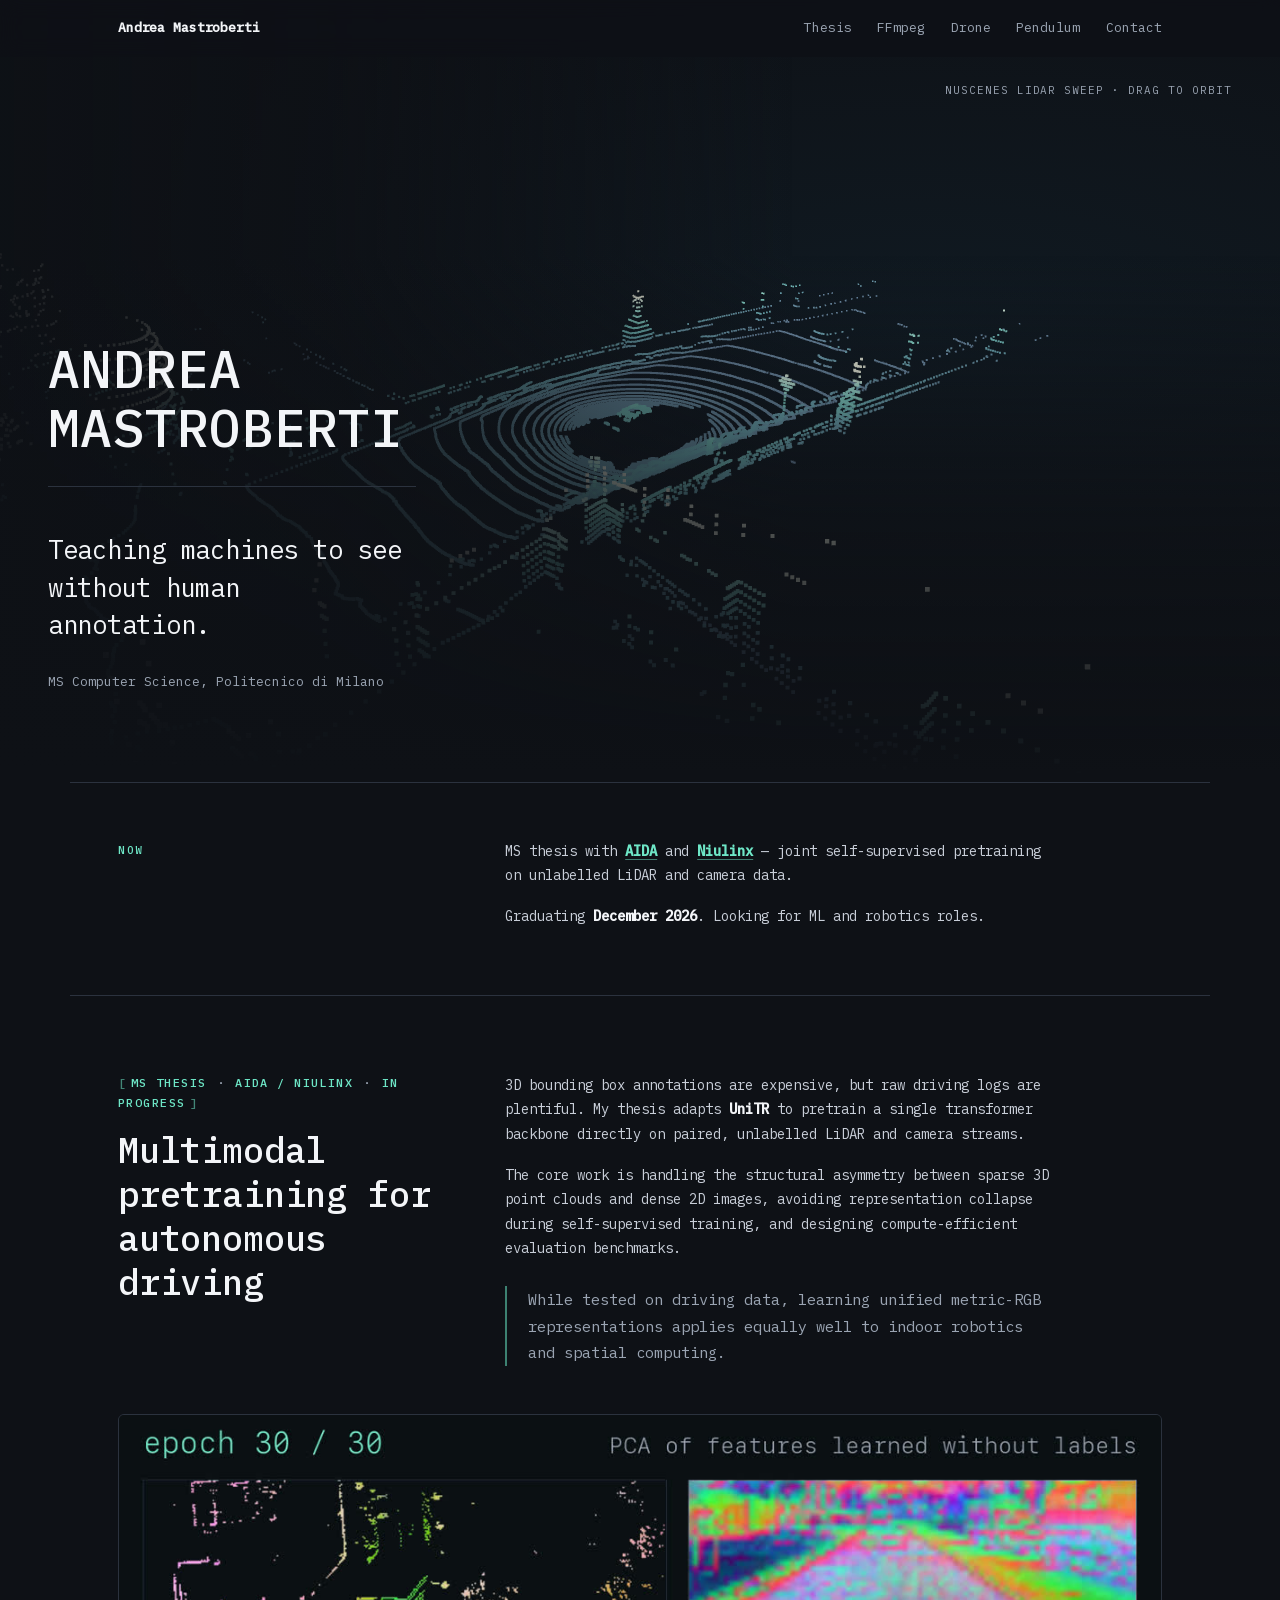
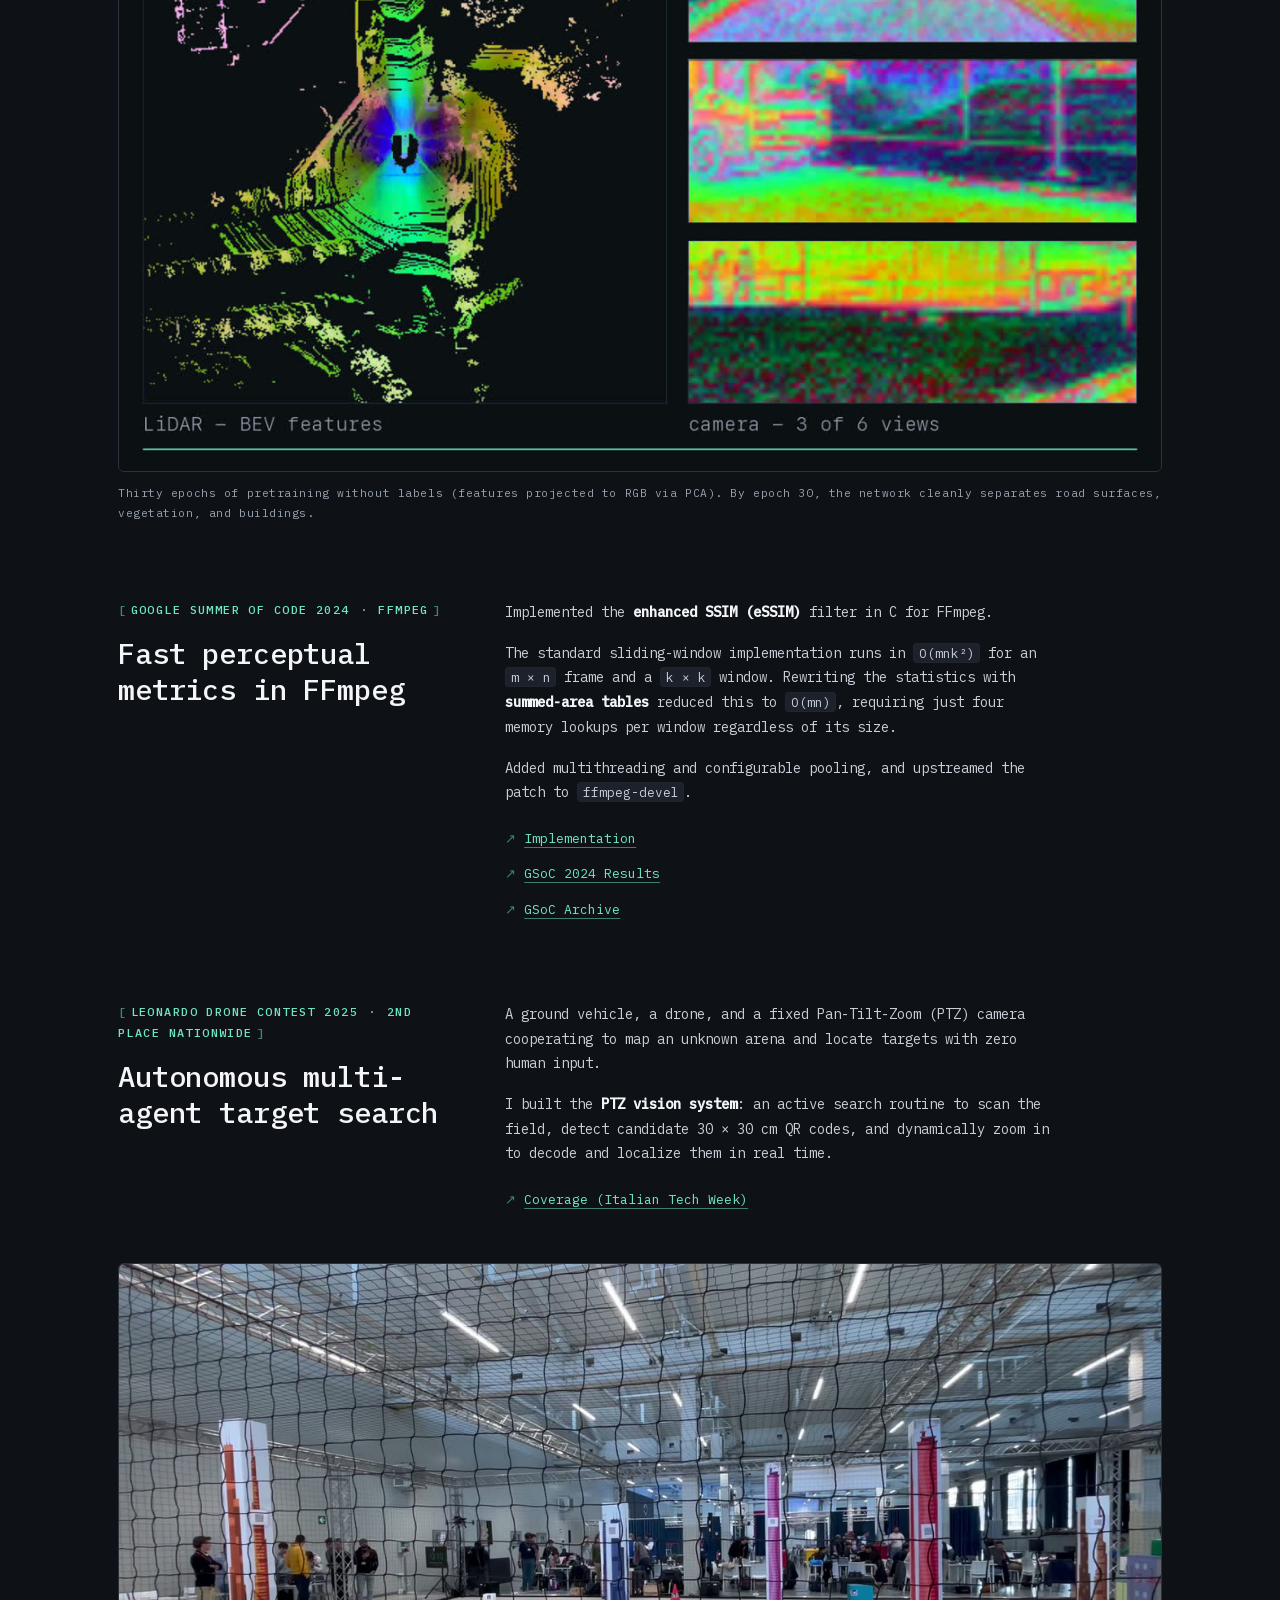
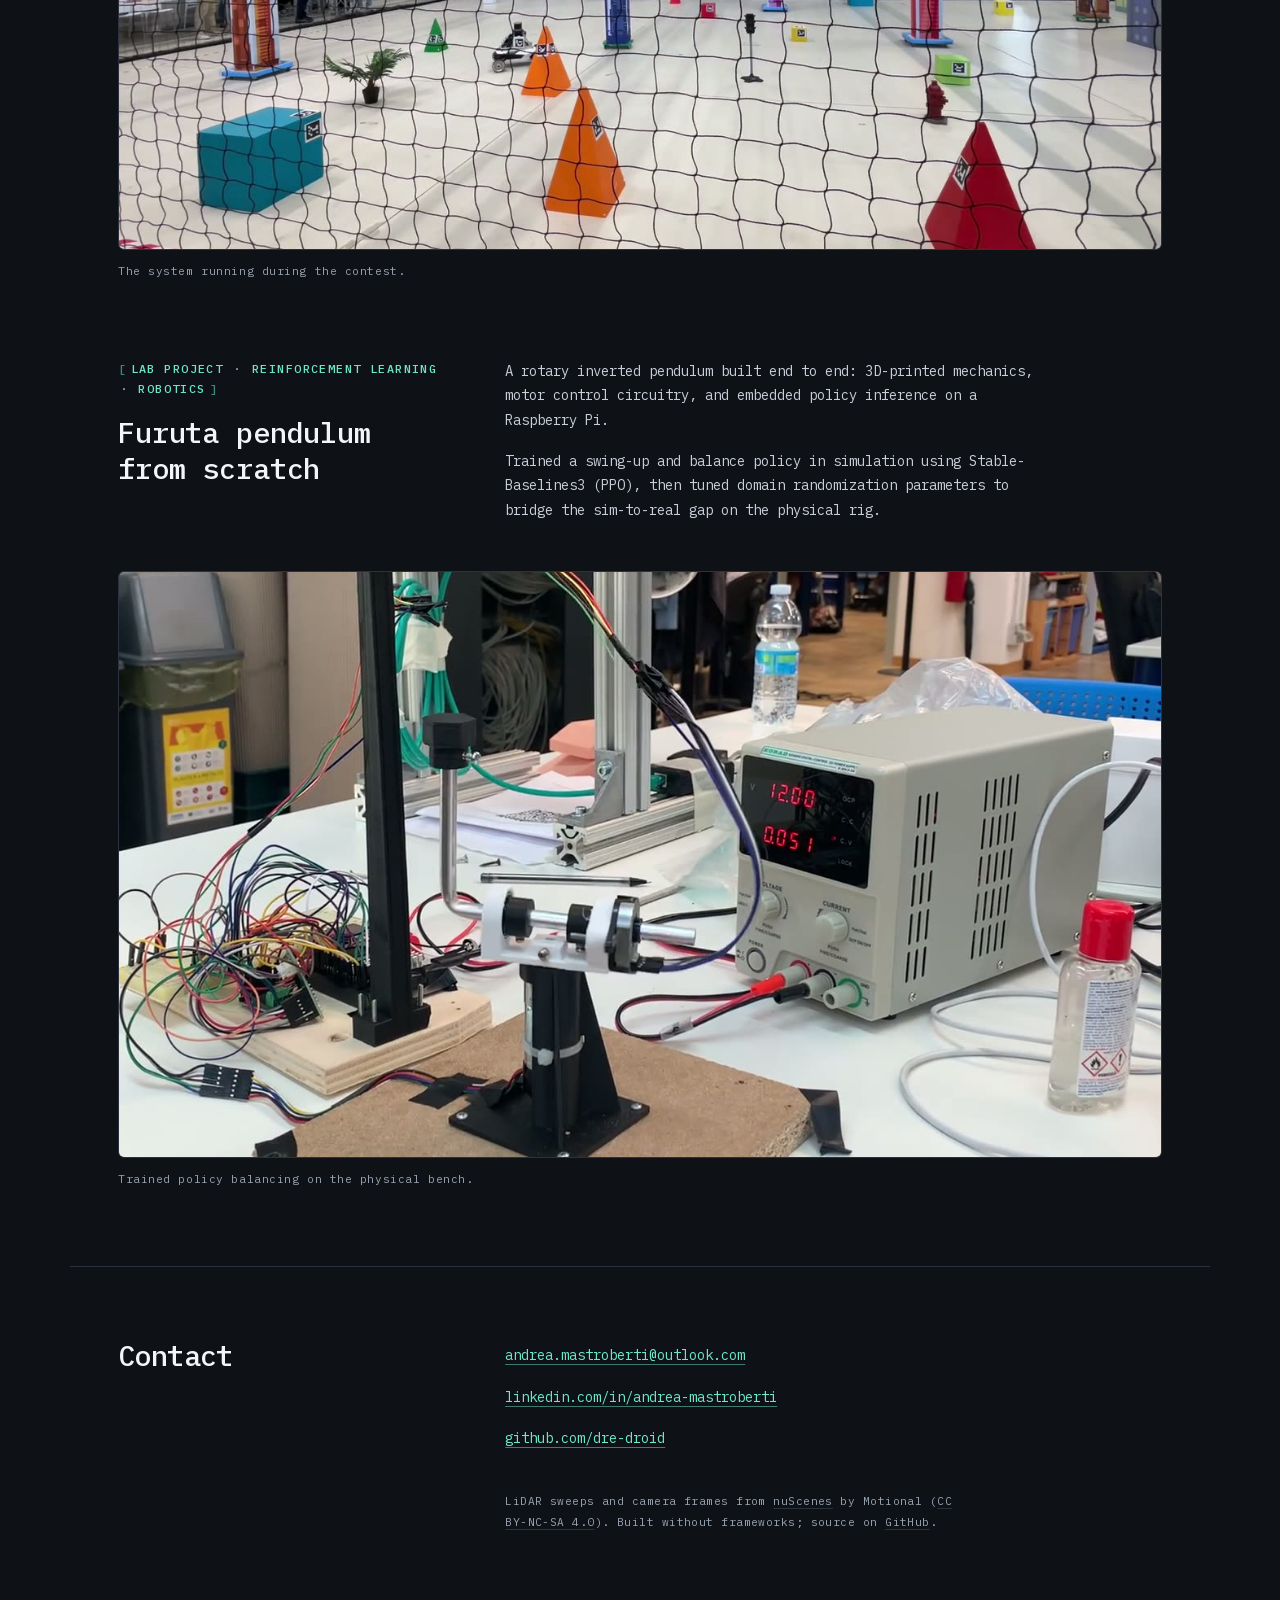
==== commit 7d11fffb: "Point canonical and OG URLs at the custom domain CNAME file from the Pages settings is in the previo" ====
--- a/index.html
+++ b/index.html
@@ -11,13 +11,13 @@
 <meta property="og:type" content="profile">
 <meta property="og:title" content="Andrea Mastroberti">
 <meta property="og:description" content="MS Computer Science at Politecnico di Milano. Self-supervised perception for robotics and autonomous driving.">
-<meta property="og:url" content="https://dre-droid.github.io/">
-<meta property="og:image" content="https://dre-droid.github.io/assets/img/og.jpg">
+<meta property="og:url" content="https://andrea-mastroberti.com/">
+<meta property="og:image" content="https://andrea-mastroberti.com/assets/img/og.jpg">
 <meta property="og:image:width" content="1200">
 <meta property="og:image:height" content="630">
 <meta name="twitter:card" content="summary_large_image">
 
-<link rel="canonical" href="https://dre-droid.github.io/">
+<link rel="canonical" href="https://andrea-mastroberti.com/">
 <link rel="icon" href="assets/img/favicon.svg" type="image/svg+xml">
 <link rel="preload" href="assets/fonts/plex-mono-400.woff2" as="font" type="font/woff2" crossorigin>
 <link rel="stylesheet" href="css/main.css?v=5">
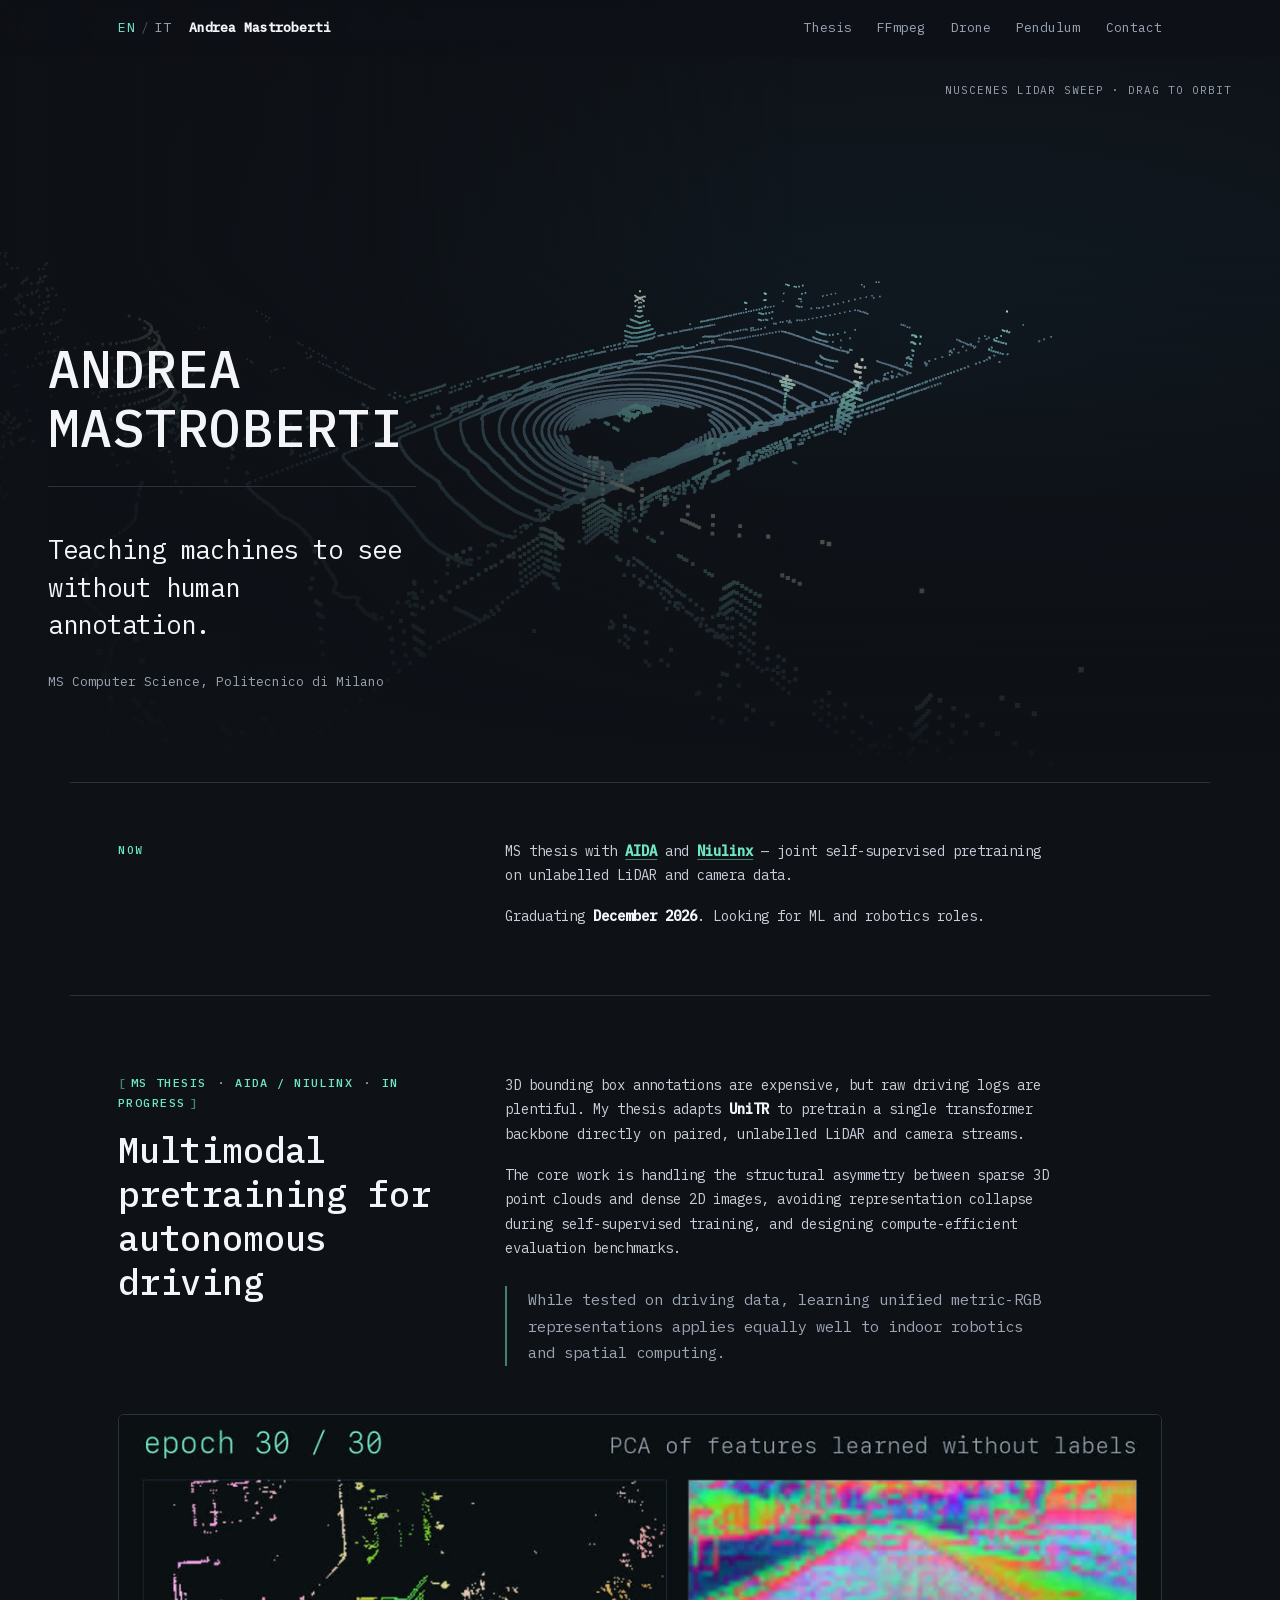
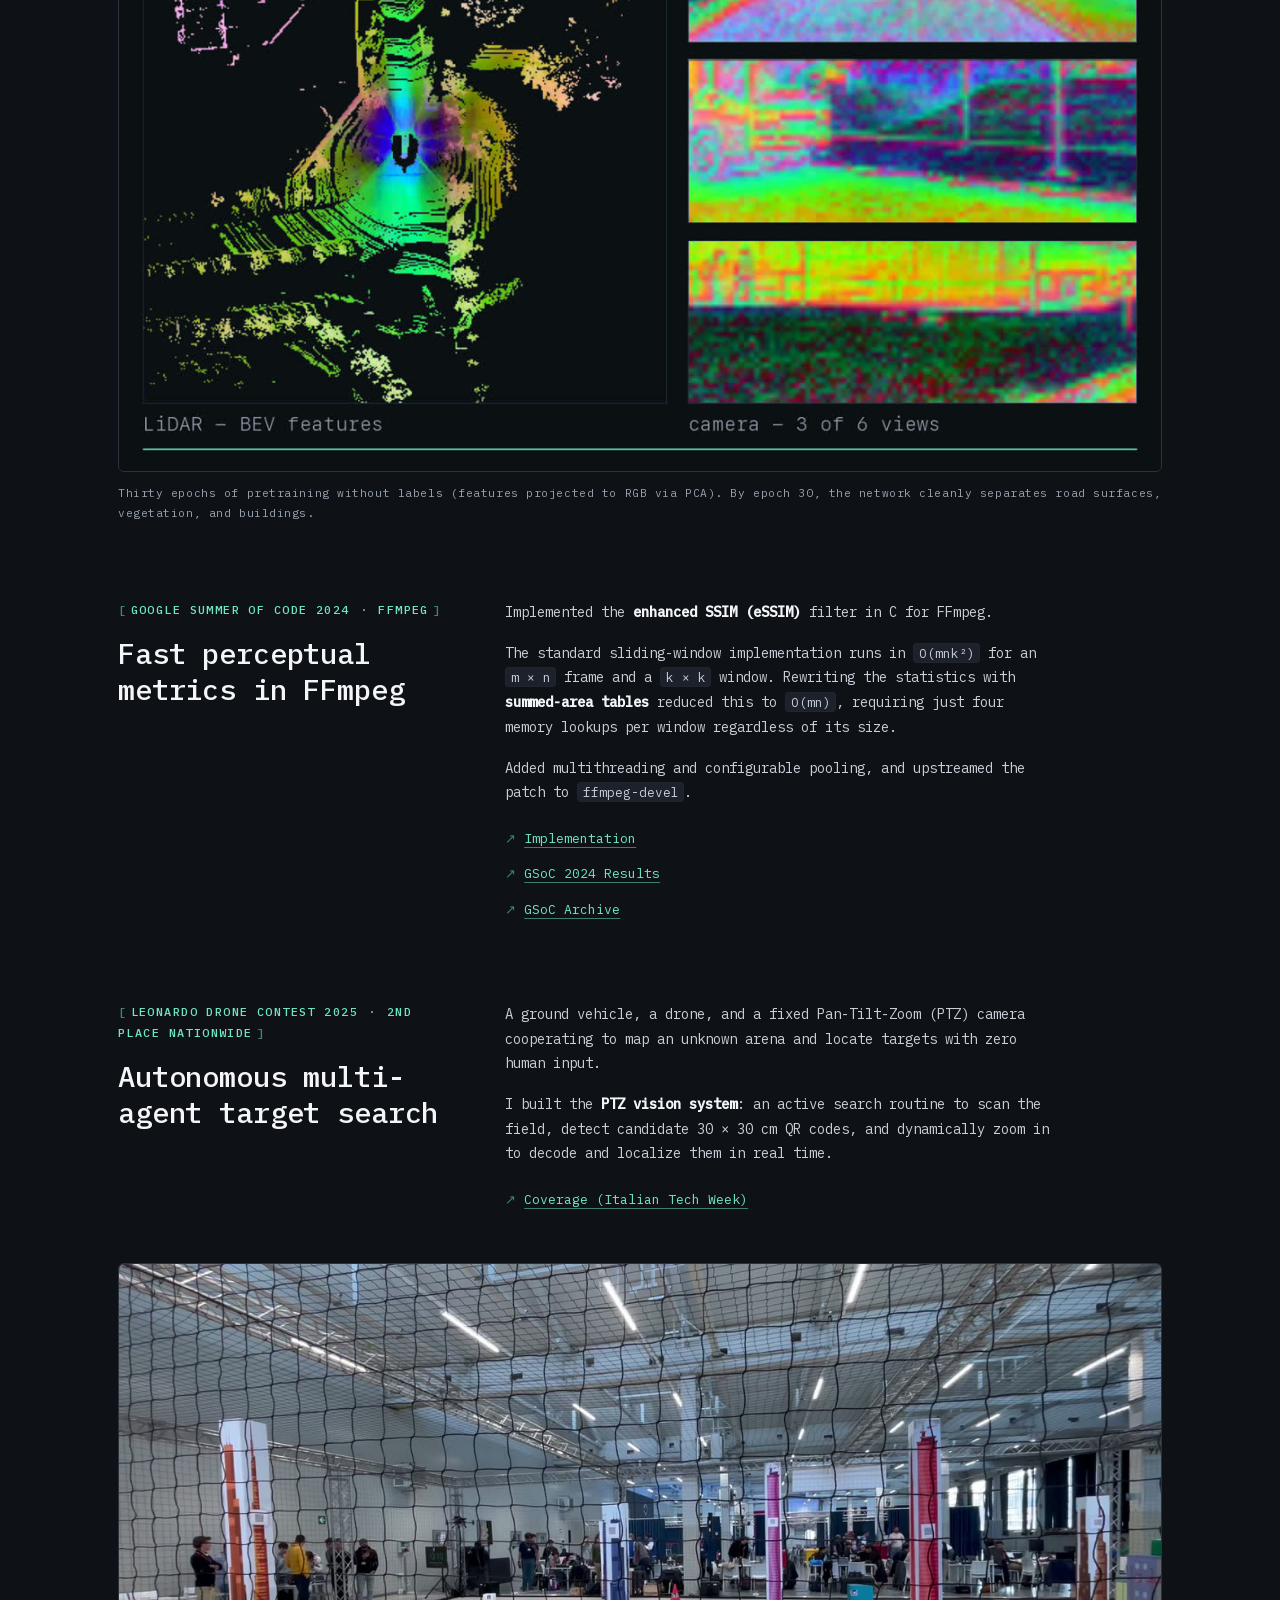
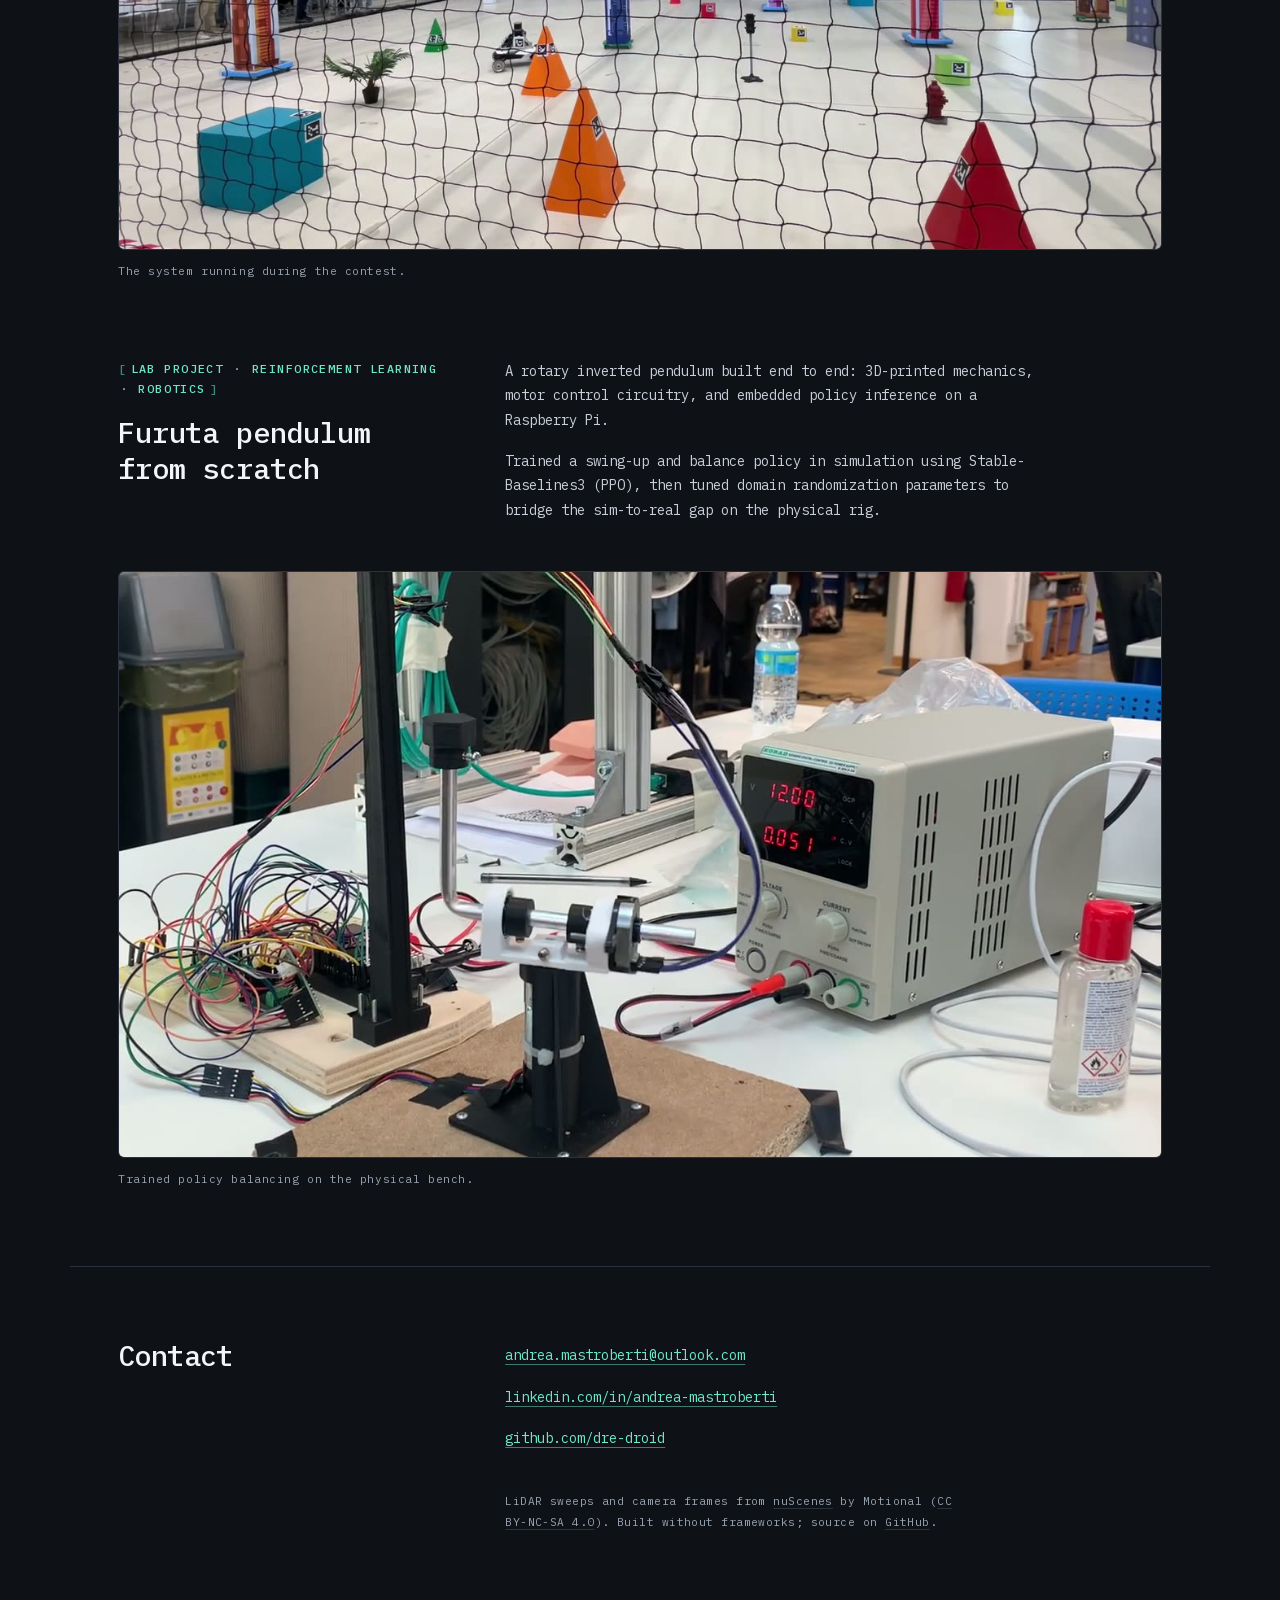
==== commit 47f00877: "Italian translation with an EN/IT toggle Both languages live in the same document and CSS hides one," ====
--- a/index.html
+++ b/index.html
@@ -1,5 +1,5 @@
 <!doctype html>
-<html lang="en">
+<html lang="en" data-lang="en">
 <head>
 <meta charset="utf-8">
 <meta name="viewport" content="width=device-width, initial-scale=1">
@@ -20,21 +20,30 @@
 <link rel="canonical" href="https://andrea-mastroberti.com/">
 <link rel="icon" href="assets/img/favicon.svg" type="image/svg+xml">
 <link rel="preload" href="assets/fonts/plex-mono-400.woff2" as="font" type="font/woff2" crossorigin>
-<link rel="stylesheet" href="css/main.css?v=5">
+<link rel="stylesheet" href="css/main.css?v=6">
 </head>
 <body>
 
-<a class="skip-link" href="#main">Skip to content</a>
+<a class="skip-link" href="#main"><span lang="en">Skip to content</span><span lang="it">Vai al contenuto</span></a>
 
 <nav class="topnav" aria-label="Sections">
   <div class="topnav__inner">
+    <!-- Left slot is free at the top of the page: the masthead name only fades in
+         on scroll, and is hidden outright on mobile. `hidden` until the script
+         removes it, so a dead control never ships to a no-JS visitor. -->
+    <button class="langtoggle" type="button" data-lang-toggle hidden
+            aria-label="Passa all'italiano">
+      <span class="langtoggle__opt" data-lang-opt="en">EN</span>
+      <span class="langtoggle__sep" aria-hidden="true">/</span>
+      <span class="langtoggle__opt" data-lang-opt="it">IT</span>
+    </button>
     <a class="topnav__name" href="#top">Andrea Mastroberti</a>
     <ul class="topnav__list">
-      <li><a href="#thesis">Thesis</a></li>
+      <li><a href="#thesis"><span lang="en">Thesis</span><span lang="it">Tesi</span></a></li>
       <li><a href="#essim">FFmpeg</a></li>
       <li><a href="#drone">Drone</a></li>
-      <li><a href="#pendulum">Pendulum</a></li>
-      <li><a href="#contact">Contact</a></li>
+      <li><a href="#pendulum"><span lang="en">Pendulum</span><span lang="it">Pendolo</span></a></li>
+      <li><a href="#contact"><span lang="en">Contact</span><span lang="it">Contatti</span></a></li>
     </ul>
   </div>
 </nav>
@@ -50,49 +59,57 @@
     </picture>
     <canvas class="hero__canvas" aria-hidden="true"></canvas>
     <p class="hero__vizlabel">
-      <span data-viz-caption>nuScenes LiDAR sweep · drag to orbit</span>
+      <span data-viz-caption><span lang="en">nuScenes LiDAR sweep · drag to orbit</span><span lang="it">Scansione LiDAR nuScenes · trascina per ruotare</span></span>
     </p>
   </div>
 
   <div class="hero__body">
     <h1 class="hero__name">Andrea Mastroberti</h1>
     <p class="hero__claim">
-      Teaching machines to see without human annotation.
+      <span lang="en">Teaching machines to see without human annotation.</span>
+      <span lang="it">Insegnare alle macchine a vedere senza annotazione umana.</span>
     </p>
     <p class="hero__cred">
-      MS Computer Science, Politecnico di Milano
+      <span lang="en">MS Computer Science, Politecnico di Milano</span>
+      <span lang="it">Laurea Magistrale in Computer Science, Politecnico di Milano</span>
     </p>
   </div>
 </header>
 
 <!-- ───────────────────────── NOW ───────────────────────── -->
 <section class="now" aria-label="Current status">
-  <h2 class="now__h">Now</h2>
+  <h2 class="now__h"><span lang="en">Now</span><span lang="it">Attualmente</span></h2>
   <p>
-    MS thesis with <strong><a href="https://aida.polimi.it/" rel="noopener">AIDA</a></strong> and <strong><a href="https://niulinx.ai" rel="noopener">Niulinx</a></strong>
-    — joint self-supervised pretraining on unlabelled LiDAR and camera data.
+    <span lang="en">MS thesis with <strong><a href="https://aida.polimi.it/" rel="noopener">AIDA</a></strong> and <strong><a href="https://niulinx.ai" rel="noopener">Niulinx</a></strong>
+    — joint self-supervised pretraining on unlabelled LiDAR and camera data.</span>
+    <span lang="it">Tesi magistrale con <strong><a href="https://aida.polimi.it/" rel="noopener">AIDA</a></strong> e <strong><a href="https://niulinx.ai" rel="noopener">Niulinx</a></strong>
+    — pretraining self-supervised congiunto su dati LiDAR e camera non etichettati.</span>
   </p>
   <p>
-    Graduating <strong>December 2026</strong>. Looking for ML and robotics roles.
+    <span lang="en">Graduating <strong>December 2026</strong>. Looking for ML and robotics roles.</span>
+    <span lang="it">Laurea a <strong>dicembre 2026</strong>. Cerco ruoli in ML e robotica.</span>
   </p>
 </section>
 
 <!-- ───────────────────────── THESIS ───────────────────────── -->
 <section class="work work--lead" id="thesis">
   <div class="work__head">
-    <p class="work__kicker">MS Thesis <span class="sep">·</span> AIDA / Niulinx <span class="sep">·</span> In Progress</p>
-    <h2 class="work__h">Multimodal pretraining for autonomous driving</h2>
-  </div>
-
-  <div class="work__body">
-    <p>
-      3D bounding box annotations are expensive, but raw driving logs are plentiful. My thesis adapts <strong>UniTR</strong> to pretrain a single transformer backbone directly on paired, unlabelled LiDAR and camera streams.
-    </p>
-    <p>
-      The core work is handling the structural asymmetry between sparse 3D point clouds and dense 2D images, avoiding representation collapse during self-supervised training, and designing compute-efficient evaluation benchmarks.
+    <p class="work__kicker"><span lang="en">MS Thesis <span class="sep">·</span> AIDA / Niulinx <span class="sep">·</span> In Progress</span><span lang="it">Tesi magistrale <span class="sep">·</span> AIDA / Niulinx <span class="sep">·</span> In corso</span></p>
+    <h2 class="work__h"><span lang="en">Multimodal pretraining for autonomous driving</span><span lang="it">Pretraining multimodale per la guida autonoma</span></h2>
+  </div>
+
+  <div class="work__body">
+    <p>
+      <span lang="en">3D bounding box annotations are expensive, but raw driving logs are plentiful. My thesis adapts <strong>UniTR</strong> to pretrain a single transformer backbone directly on paired, unlabelled LiDAR and camera streams.</span>
+      <span lang="it">Annotare bounding box 3D è costoso, mentre i log di guida grezzi abbondano. La mia tesi adatta <strong>UniTR</strong> per pre-addestrare un unico backbone transformer direttamente su flussi LiDAR e camera accoppiati e non etichettati.</span>
+    </p>
+    <p>
+      <span lang="en">The core work is handling the structural asymmetry between sparse 3D point clouds and dense 2D images, avoiding representation collapse during self-supervised training, and designing compute-efficient evaluation benchmarks.</span>
+      <span lang="it">Il nucleo del lavoro è gestire l'asimmetria strutturale fra nuvole di punti 3D sparse e immagini 2D dense, evitare il collasso delle rappresentazioni durante il training self-supervised e progettare benchmark di valutazione efficienti dal punto di vista computazionale.</span>
     </p>
     <p class="work__bridge">
-      While tested on driving data, learning unified metric-RGB representations applies equally well to indoor robotics and spatial computing.
+      <span lang="en">While tested on driving data, learning unified metric-RGB representations applies equally well to indoor robotics and spatial computing.</span>
+      <span lang="it">Anche se testato su dati di guida, imparare rappresentazioni unificate metrico-RGB vale altrettanto per la robotica indoor e lo spatial computing.</span>
     </p>
   </div>
 
@@ -100,8 +117,9 @@
     <video class="work__video" autoplay muted loop playsinline preload="none"
            poster="assets/img/thesis-poster.jpg" width="1392" height="876"
            data-autoloop data-src="assets/video/thesis.mp4"
-           aria-label="Feature evolution over 30 pretraining epochs projected to RGB via PCA."></video>
-    <figcaption>Thirty epochs of pretraining without labels (features projected to RGB via PCA). By epoch 30, the network cleanly separates road surfaces, vegetation, and buildings.</figcaption>
+           aria-label="Feature evolution over 30 pretraining epochs projected to RGB via PCA."
+           data-aria-it="Evoluzione delle feature su 30 epoche di pretraining, proiettate in RGB tramite PCA."></video>
+    <figcaption><span lang="en">Thirty epochs of pretraining without labels (features projected to RGB via PCA). By epoch 30, the network cleanly separates road surfaces, vegetation, and buildings.</span><span lang="it">Trenta epoche di pretraining senza etichette (feature proiettate in RGB tramite PCA). All'epoca 30 la rete separa nettamente strada, vegetazione ed edifici.</span></figcaption>
   </figure>
 </section>
 
@@ -109,24 +127,27 @@
 <section class="work" id="essim">
   <div class="work__head">
     <p class="work__kicker">Google Summer of Code 2024 <span class="sep">·</span> FFmpeg</p>
-    <h2 class="work__h">Fast perceptual metrics in FFmpeg</h2>
-  </div>
-
-  <div class="work__body">
-    <p>
-      Implemented the <strong>enhanced SSIM (eSSIM)</strong> filter in C for FFmpeg.
-    </p>
-    <p>
-      The standard sliding-window implementation runs in <code>O(mnk²)</code> for an <code>m × n</code> frame and a <code>k × k</code> window. Rewriting the statistics with <strong>summed-area tables</strong> reduced this to <code>O(mn)</code>, requiring just four memory lookups per window regardless of its size.
-    </p>
-
-    <p>
-      Added multithreading and configurable pooling, and upstreamed the patch to <code>ffmpeg-devel</code>.
+    <h2 class="work__h"><span lang="en">Fast perceptual metrics in FFmpeg</span><span lang="it">Metriche percettive veloci in FFmpeg</span></h2>
+  </div>
+
+  <div class="work__body">
+    <p>
+      <span lang="en">Implemented the <strong>enhanced SSIM (eSSIM)</strong> filter in C for FFmpeg.</span>
+      <span lang="it">Implementato in C il filtro <strong>enhanced SSIM (eSSIM)</strong> per FFmpeg.</span>
+    </p>
+    <p>
+      <span lang="en">The standard sliding-window implementation runs in <code>O(mnk²)</code> for an <code>m × n</code> frame and a <code>k × k</code> window. Rewriting the statistics with <strong>summed-area tables</strong> reduced this to <code>O(mn)</code>, requiring just four memory lookups per window regardless of its size.</span>
+      <span lang="it">L'implementazione standard a finestra scorrevole costa <code>O(mnk²)</code> per un frame <code>m × n</code> e una finestra <code>k × k</code>. Riscrivendo le statistiche con le <strong>summed-area table</strong> il costo scende a <code>O(mn)</code>: quattro accessi in memoria per finestra, indipendentemente dalla sua dimensione.</span>
+    </p>
+
+    <p>
+      <span lang="en">Added multithreading and configurable pooling, and upstreamed the patch to <code>ffmpeg-devel</code>.</span>
+      <span lang="it">Aggiunti multithreading e pooling configurabile, e proposta la patch upstream su <code>ffmpeg-devel</code>.</span>
     </p>
     <ul class="work__links">
-      <li><a href="https://gist.github.com/dre-droid/effd22ce0f7ed13914d446367b4bab64" rel="noopener">Implementation</a></li>
-      <li><a href="https://trac.ffmpeg.org/wiki/SponsoringPrograms/GSoC/2024/Results" rel="noopener">GSoC 2024 Results</a></li>
-      <li><a href="https://summerofcode.withgoogle.com/archive/2024/projects/erwtAKxC" rel="noopener">GSoC Archive</a></li>
+      <li><a href="https://gist.github.com/dre-droid/effd22ce0f7ed13914d446367b4bab64" rel="noopener"><span lang="en">Implementation</span><span lang="it">Implementazione</span></a></li>
+      <li><a href="https://trac.ffmpeg.org/wiki/SponsoringPrograms/GSoC/2024/Results" rel="noopener"><span lang="en">GSoC 2024 Results</span><span lang="it">Risultati GSoC 2024</span></a></li>
+      <li><a href="https://summerofcode.withgoogle.com/archive/2024/projects/erwtAKxC" rel="noopener"><span lang="en">GSoC Archive</span><span lang="it">Archivio GSoC</span></a></li>
     </ul>
   </div>
 </section>
@@ -134,19 +155,21 @@
 <!-- ───────────────────────── DRONE CONTEST ───────────────────────── -->
 <section class="work" id="drone">
   <div class="work__head">
-    <p class="work__kicker">Leonardo Drone Contest 2025 <span class="sep">·</span> 2nd Place Nationwide</p>
-    <h2 class="work__h">Autonomous multi-agent target search</h2>
-  </div>
-
-  <div class="work__body">
-    <p>
-      A ground vehicle, a drone, and a fixed Pan-Tilt-Zoom (PTZ) camera cooperating to map an unknown arena and locate targets with zero human input.
-    </p>
-    <p>
-      I built the <strong>PTZ vision system</strong>: an active search routine to scan the field, detect candidate 30 × 30 cm QR codes, and dynamically zoom in to decode and localize them in real time.
+    <p class="work__kicker"><span lang="en">Leonardo Drone Contest 2025 <span class="sep">·</span> 2nd Place Nationwide</span><span lang="it">Leonardo Drone Contest 2025 <span class="sep">·</span> 2° posto nazionale</span></p>
+    <h2 class="work__h"><span lang="en">Autonomous multi-agent target search</span><span lang="it">Ricerca autonoma multi-agente di target</span></h2>
+  </div>
+
+  <div class="work__body">
+    <p>
+      <span lang="en">A ground vehicle, a drone, and a fixed Pan-Tilt-Zoom (PTZ) camera cooperating to map an unknown arena and locate targets with zero human input.</span>
+      <span lang="it">Un veicolo terrestre, un drone e una camera Pan-Tilt-Zoom (PTZ) fissa che cooperano per mappare un'arena sconosciuta e localizzare target senza alcun intervento umano.</span>
+    </p>
+    <p>
+      <span lang="en">I built the <strong>PTZ vision system</strong>: an active search routine to scan the field, detect candidate 30 × 30 cm QR codes, and dynamically zoom in to decode and localize them in real time.</span>
+      <span lang="it">Ho realizzato il <strong>sistema di visione PTZ</strong>: una routine di ricerca attiva che scandaglia il campo, individua candidati QR code da 30 × 30 cm e zooma dinamicamente per decodificarli e localizzarli in tempo reale.</span>
     </p>
     <ul class="work__links">
-      <li><a href="https://www.repubblica.it/tecnologia/dossier/italian-tech-week-2025/2025/10/02/video/itw_25_-_premio_leonardo_la_cerimonia_di_premiazione_del_drone_contest-424885891/" rel="noopener">Coverage (Italian Tech Week)</a></li>
+      <li><a href="https://www.repubblica.it/tecnologia/dossier/italian-tech-week-2025/2025/10/02/video/itw_25_-_premio_leonardo_la_cerimonia_di_premiazione_del_drone_contest-424885891/" rel="noopener"><span lang="en">Coverage (Italian Tech Week)</span><span lang="it">La premiazione (Italian Tech Week)</span></a></li>
     </ul>
   </div>
 
@@ -154,27 +177,30 @@
     <video class="work__video" autoplay muted loop playsinline preload="none"
            poster="assets/img/drone-poster.jpg" width="1280" height="720"
            data-autoloop data-poster-mobile="assets/img/drone-poster-mobile.jpg"
-           aria-label="UGV, UAV, and PTZ camera collaborating during the Leonardo Drone Contest.">
+           aria-label="UGV, UAV, and PTZ camera collaborating during the Leonardo Drone Contest."
+           data-aria-it="UGV, UAV e camera PTZ che collaborano durante il Leonardo Drone Contest.">
       <source data-src="assets/video/drone-mobile.mp4" media="(max-width: 720px)" type="video/mp4">
       <source data-src="assets/video/drone-desktop.mp4" type="video/mp4">
     </video>
-    <figcaption>The system running during the contest.</figcaption>
+    <figcaption><span lang="en">The system running during the contest.</span><span lang="it">Il sistema in funzione durante la gara.</span></figcaption>
   </figure>
 </section>
 
 <!-- ───────────────────────── FURUTA PENDULUM ───────────────────────── -->
 <section class="work" id="pendulum">
   <div class="work__head">
-    <p class="work__kicker">Lab Project <span class="sep">·</span> Reinforcement Learning <span class="sep">·</span> Robotics</p>
-    <h2 class="work__h">Furuta pendulum from scratch</h2>
-  </div>
-
-  <div class="work__body">
-    <p>
-      A rotary inverted pendulum built end to end: 3D-printed mechanics, motor control circuitry, and embedded policy inference on a Raspberry Pi.
-    </p>
-    <p>
-      Trained a swing-up and balance policy in simulation using Stable-Baselines3 (PPO), then tuned domain randomization parameters to bridge the sim-to-real gap on the physical rig.
+    <p class="work__kicker"><span lang="en">Lab Project <span class="sep">·</span> Reinforcement Learning <span class="sep">·</span> Robotics</span><span lang="it">Progetto di laboratorio <span class="sep">·</span> Reinforcement Learning <span class="sep">·</span> Robotica</span></p>
+    <h2 class="work__h"><span lang="en">Furuta pendulum from scratch</span><span lang="it">Pendolo di Furuta da zero</span></h2>
+  </div>
+
+  <div class="work__body">
+    <p>
+      <span lang="en">A rotary inverted pendulum built end to end: 3D-printed mechanics, motor control circuitry, and embedded policy inference on a Raspberry Pi.</span>
+      <span lang="it">Un pendolo inverso rotativo costruito end to end: meccanica stampata in 3D, elettronica di controllo del motore e inferenza della policy a bordo di un Raspberry Pi.</span>
+    </p>
+    <p>
+      <span lang="en">Trained a swing-up and balance policy in simulation using Stable-Baselines3 (PPO), then tuned domain randomization parameters to bridge the sim-to-real gap on the physical rig.</span>
+      <span lang="it">Policy di swing-up e bilanciamento addestrata in simulazione con Stable-Baselines3 (PPO), poi taratura dei parametri di domain randomization per colmare il divario sim-to-real sul banco fisico.</span>
     </p>
   </div>
 
@@ -182,14 +208,15 @@
     <video class="work__video" autoplay muted loop playsinline preload="none"
            poster="assets/img/pendulum-poster.jpg" width="1280" height="720"
            data-autoloop data-src="assets/video/pendulum.mp4"
-           aria-label="Furuta pendulum balancing under real-time RL control."></video>
-    <figcaption>Trained policy balancing on the physical bench.</figcaption>
+           aria-label="Furuta pendulum balancing under real-time RL control."
+           data-aria-it="Pendolo di Furuta in equilibrio sotto controllo RL in tempo reale."></video>
+    <figcaption><span lang="en">Trained policy balancing on the physical bench.</span><span lang="it">La policy addestrata mantiene il bilanciamento sul banco.</span></figcaption>
   </figure>
 </section>
 
 <!-- ───────────────────────── CONTACT ───────────────────────── -->
 <footer class="contact" id="contact">
-  <h2 class="contact__h">Contact</h2>
+  <h2 class="contact__h"><span lang="en">Contact</span><span lang="it">Contatti</span></h2>
   <ul class="contact__links">
     <li><a href="mailto:andrea.mastroberti@outlook.com">andrea.mastroberti@outlook.com</a></li>
     <li><a href="https://www.linkedin.com/in/andrea-mastroberti" rel="me noopener">linkedin.com/in/andrea-mastroberti</a></li>
@@ -197,12 +224,13 @@
   </ul>
 
   <p class="colophon">
-    LiDAR sweeps and camera frames from <a href="https://www.nuscenes.org/" rel="noopener">nuScenes</a> by Motional (<a href="https://creativecommons.org/licenses/by-nc-sa/4.0/" rel="license noopener">CC BY-NC-SA 4.0</a>). Built without frameworks; source on <a href="https://github.com/dre-droid/dre-droid.github.io" rel="noopener">GitHub</a>.
+    <span lang="en">LiDAR sweeps and camera frames from <a href="https://www.nuscenes.org/" rel="noopener">nuScenes</a> by Motional (<a href="https://creativecommons.org/licenses/by-nc-sa/4.0/" rel="license noopener">CC BY-NC-SA 4.0</a>). Built without frameworks; source on <a href="https://github.com/dre-droid/dre-droid.github.io" rel="noopener">GitHub</a>.</span>
+    <span lang="it">Scansioni LiDAR e immagini dal dataset <a href="https://www.nuscenes.org/" rel="noopener">nuScenes</a> di Motional (<a href="https://creativecommons.org/licenses/by-nc-sa/4.0/" rel="license noopener">CC BY-NC-SA 4.0</a>). Realizzato senza framework; sorgente su <a href="https://github.com/dre-droid/dre-droid.github.io" rel="noopener">GitHub</a>.</span>
   </p>
 </footer>
 
 </main>
 
-<script type="module" src="js/main.js?v=3"></script>
+<script type="module" src="js/main.js?v=4"></script>
 </body>
 </html>
--- a/css/main.css
+++ b/css/main.css
@@ -122,6 +122,35 @@
 }
 
 /* ============================================================
+   LANGUAGE
+   ============================================================ */
+/* Both languages sit in the markup; CSS decides which one is visible, so the
+   switch needs no string handling and the copy stays editable in place.
+   `data-lang="en"` is written into the HTML itself, not set by script — English
+   is the default with JavaScript off and is never chosen by locale sniffing. */
+:root[data-lang="en"] [lang="it"],
+:root[data-lang="it"] [lang="en"] { display: none; }
+
+.langtoggle {
+  font: inherit; font-family: var(--mono);
+  background: none; border: 0; cursor: pointer;
+  display: flex; align-items: center; gap: 0.3rem;
+  padding: 0.35rem 0;          /* clears the 24px WCAG 2.2 target minimum */
+  letter-spacing: 0.08em;
+  color: var(--fg-dim);
+}
+.langtoggle__sep { opacity: 0.45; }
+.langtoggle__opt { transition: color 0.2s; }
+/* The active language is the accent one; the other reads as the thing you can
+   click. Marking neither would leave the control ambiguous. */
+:root[data-lang="en"] .langtoggle__opt[data-lang-opt="en"],
+:root[data-lang="it"] .langtoggle__opt[data-lang-opt="it"] { color: var(--accent); }
+.langtoggle:hover .langtoggle__opt,
+.langtoggle:focus-visible .langtoggle__opt { color: var(--fg); }
+:root[data-lang="en"] .langtoggle:hover .langtoggle__opt[data-lang-opt="en"],
+:root[data-lang="it"] .langtoggle:hover .langtoggle__opt[data-lang-opt="it"] { color: var(--accent); }
+
+/* ============================================================
    TOP NAV
    ============================================================ */
 .topnav {
@@ -133,7 +162,7 @@
   transition: border-color 0.25s, background 0.25s;
 }
 .topnav__inner {
-  display: flex; align-items: center; justify-content: space-between;
+  display: flex; align-items: center; justify-content: flex-start;
   gap: 1rem;
   max-width: var(--wrap);
   margin-inline: auto;
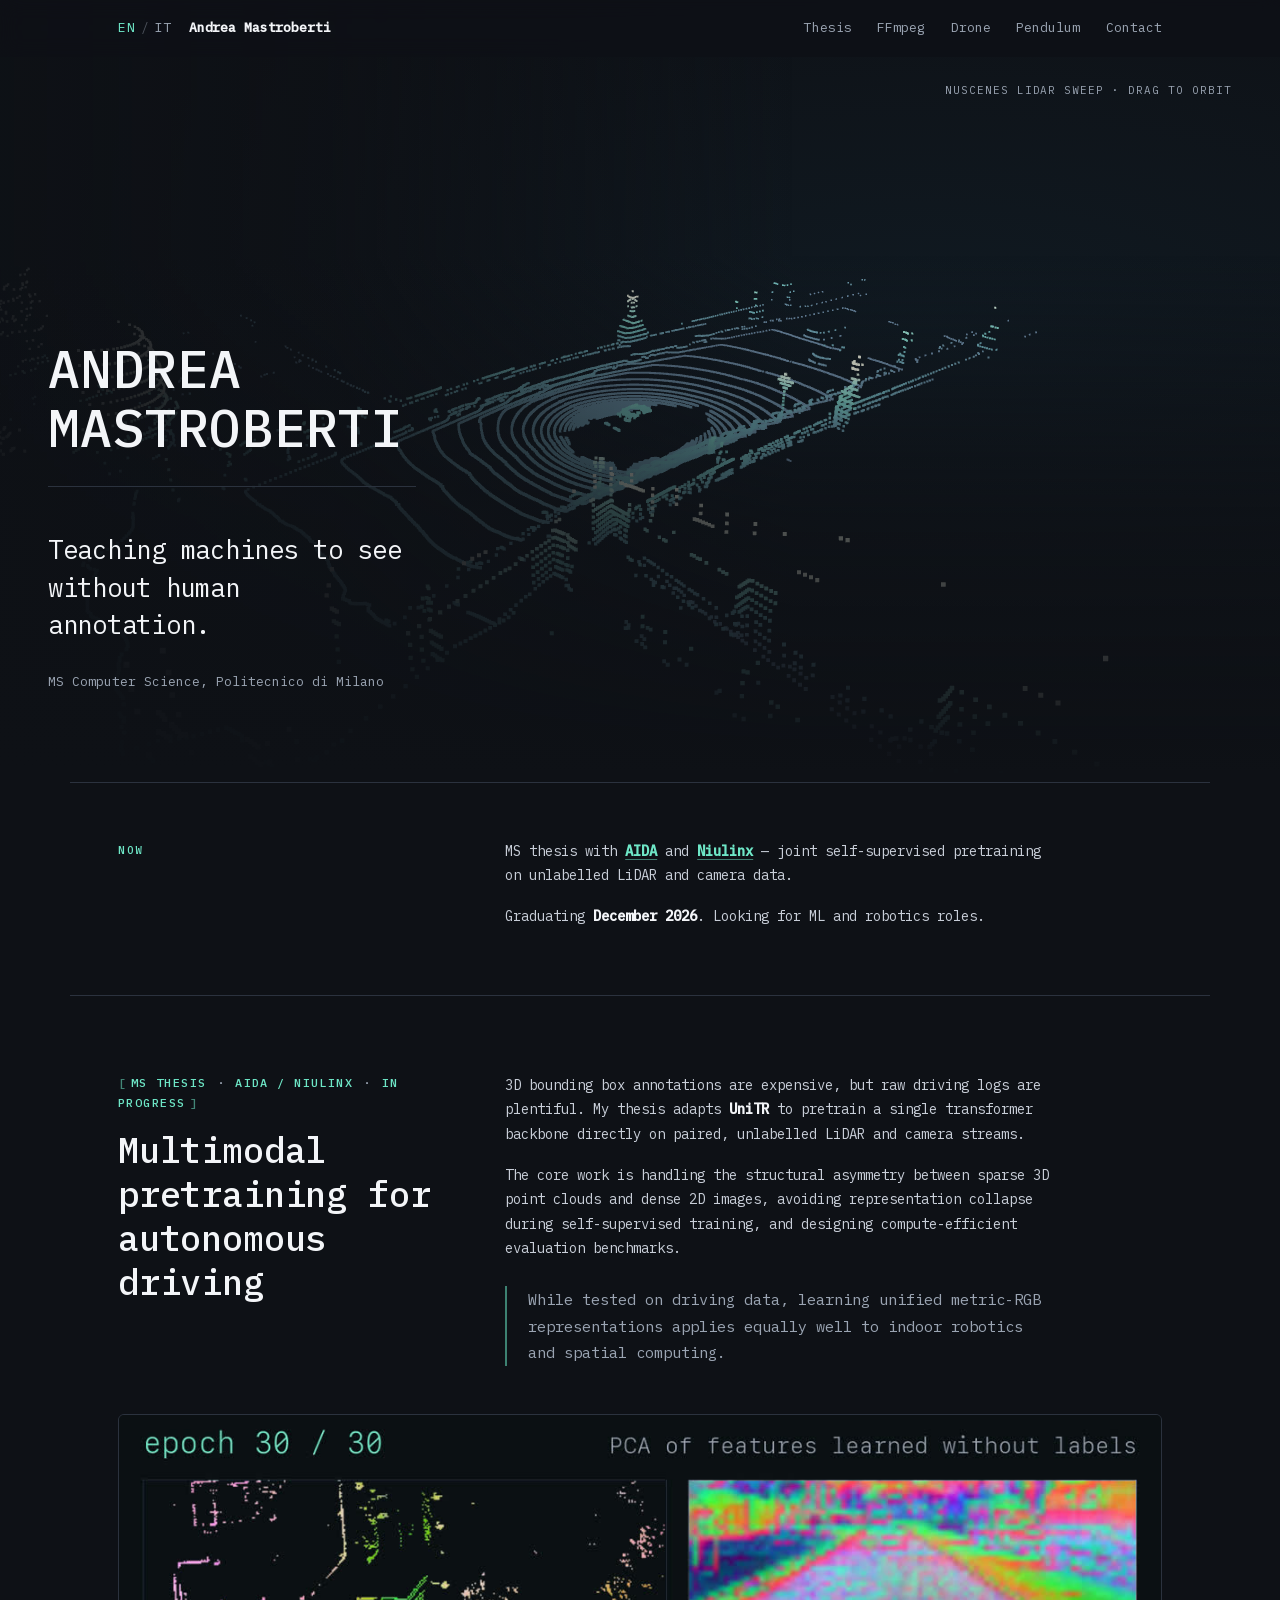
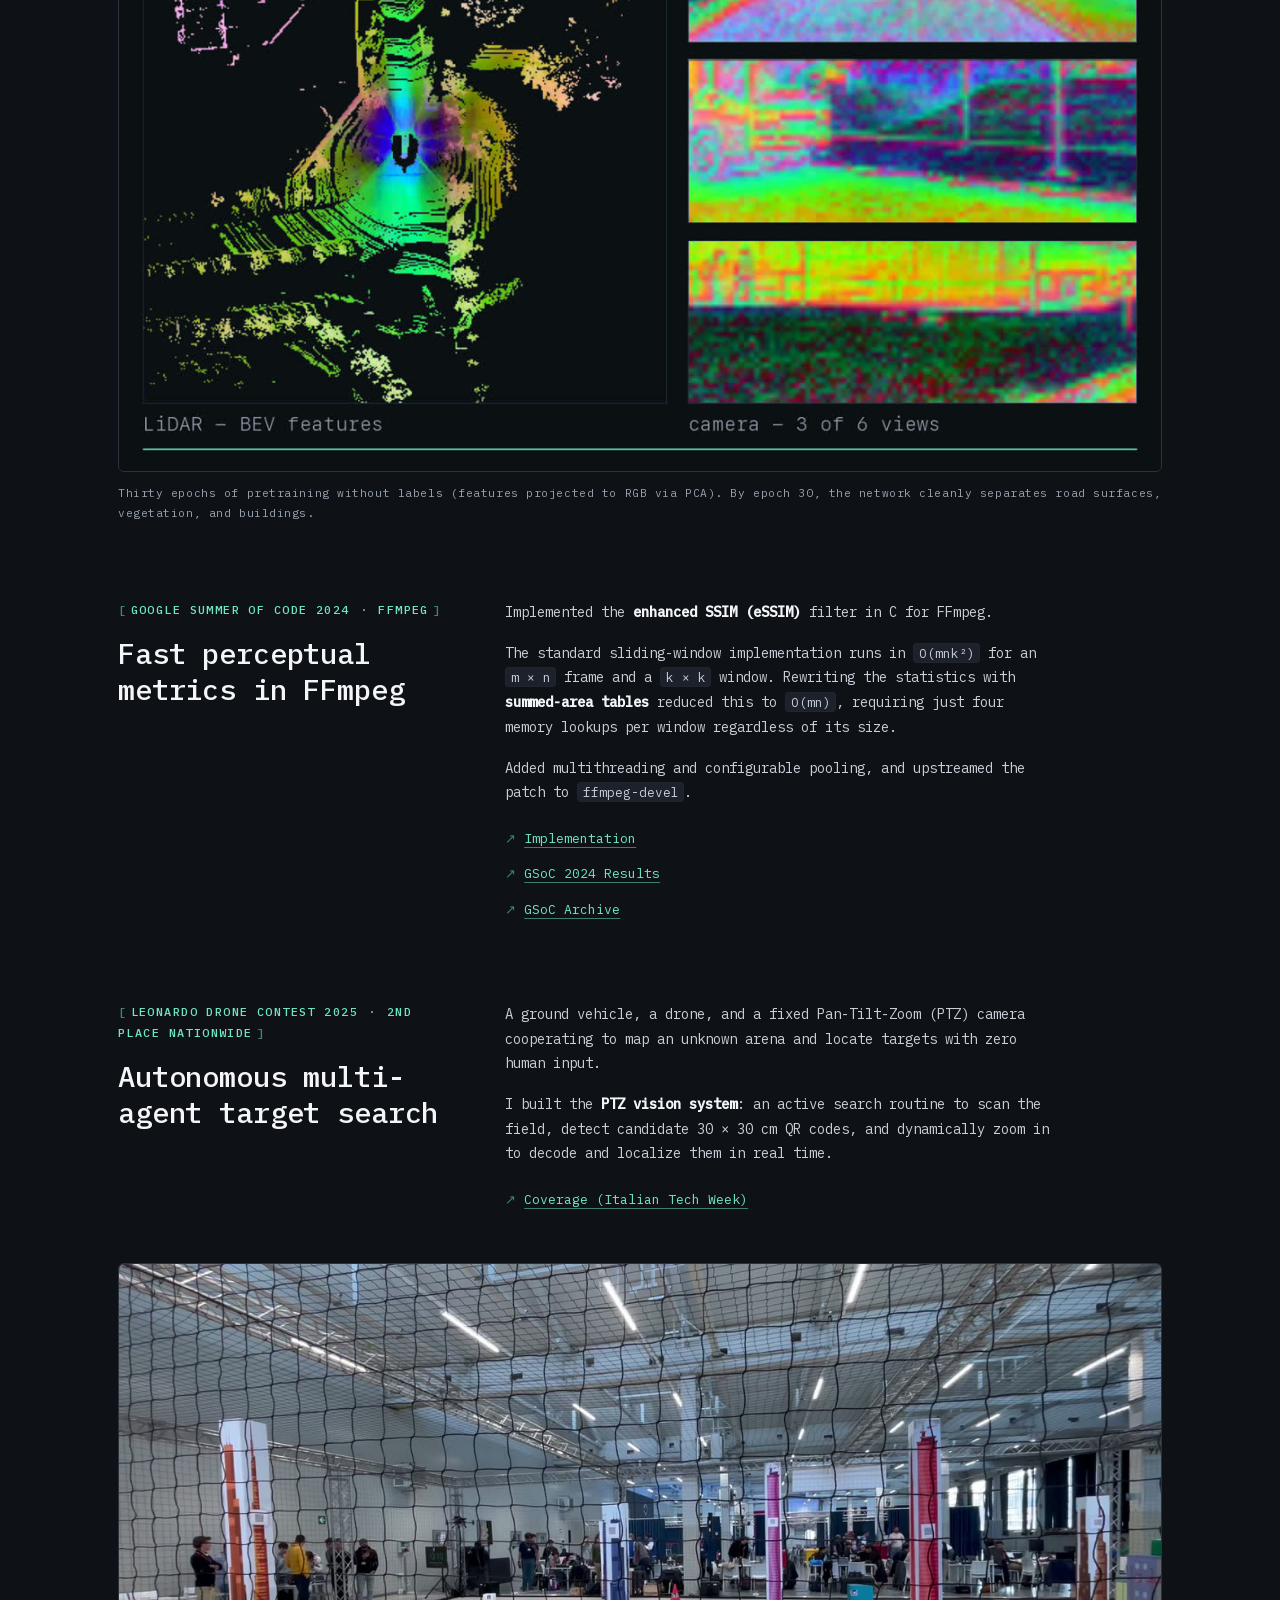
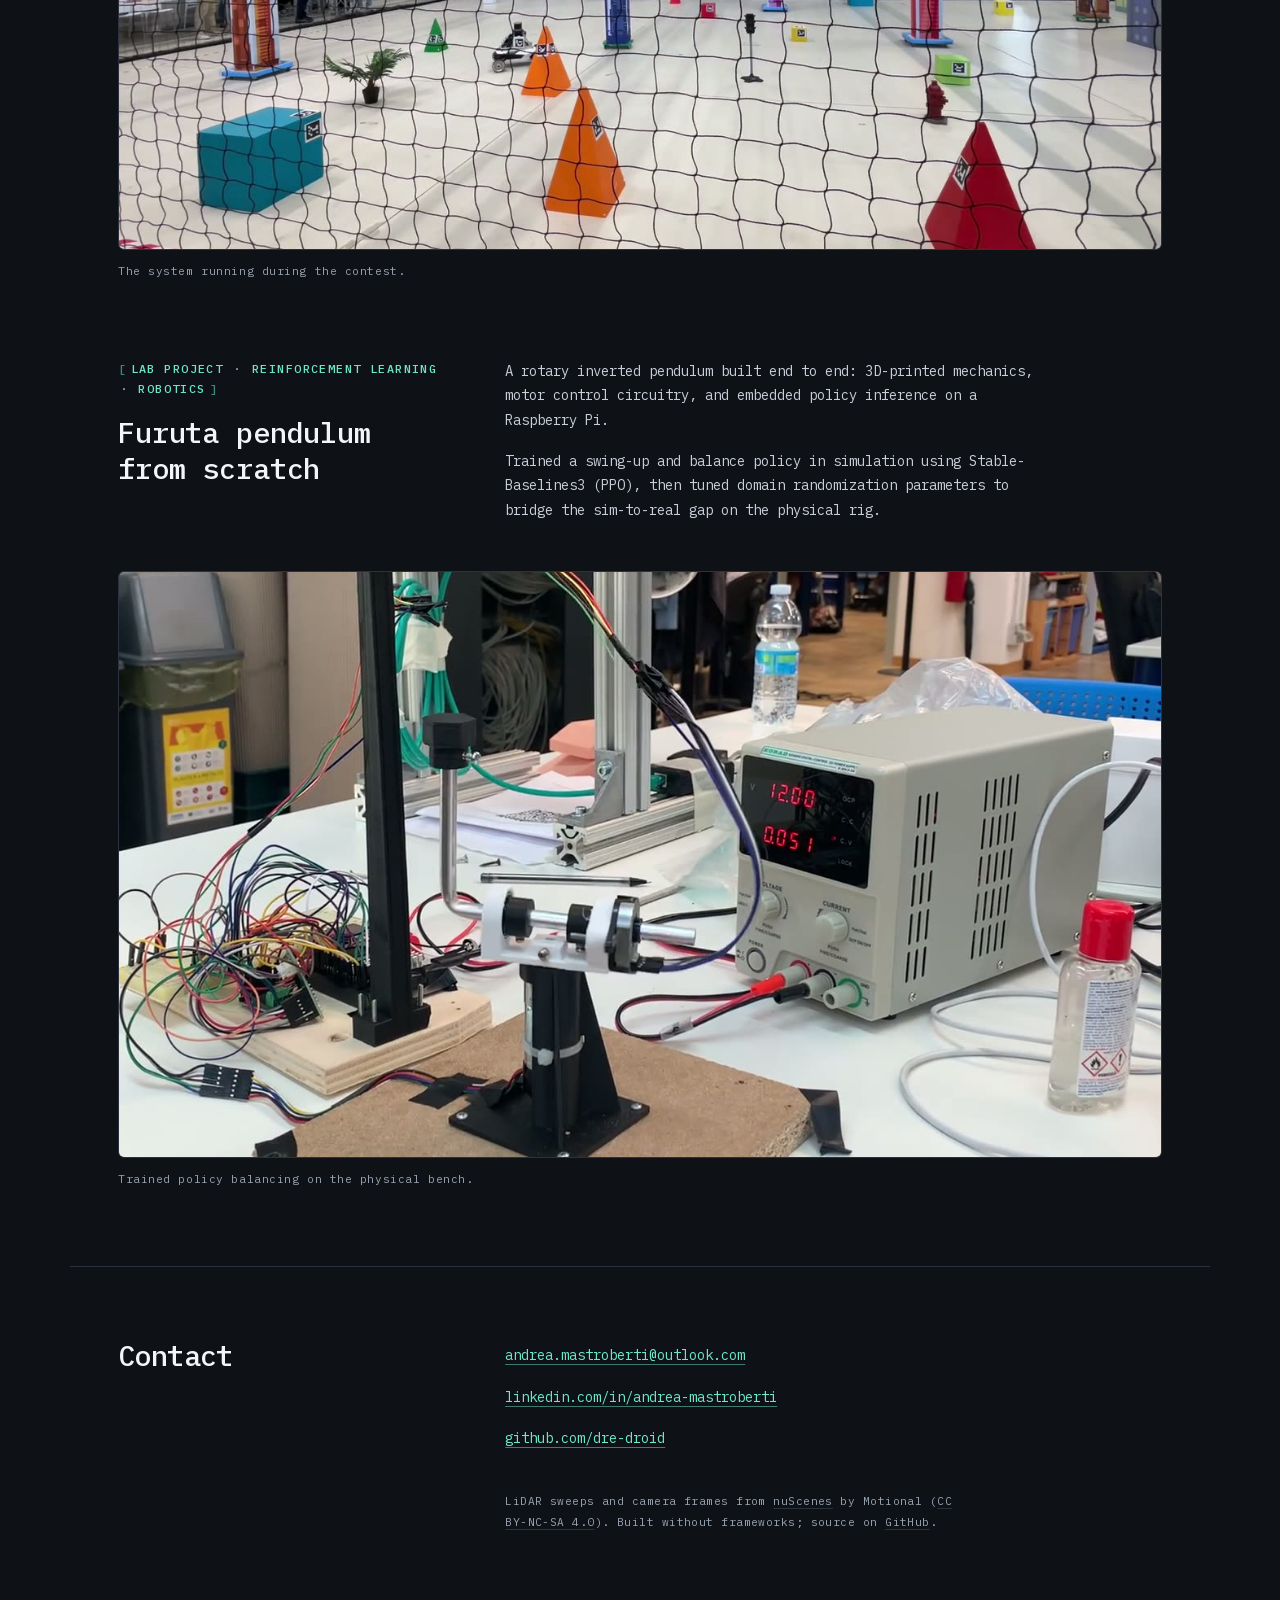
==== commit 6ca3ab24: "Refine the Italian copy Seven wording changes to the Italian spans; the English is untouched.  Co-Au" ====
--- a/index.html
+++ b/index.html
@@ -67,7 +67,7 @@
     <h1 class="hero__name">Andrea Mastroberti</h1>
     <p class="hero__claim">
       <span lang="en">Teaching machines to see without human annotation.</span>
-      <span lang="it">Insegnare alle macchine a vedere senza annotazione umana.</span>
+      <span lang="it">Insegno alle macchine a vedere senza annotazione umana.</span>
     </p>
     <p class="hero__cred">
       <span lang="en">MS Computer Science, Politecnico di Milano</span>
@@ -101,15 +101,15 @@
   <div class="work__body">
     <p>
       <span lang="en">3D bounding box annotations are expensive, but raw driving logs are plentiful. My thesis adapts <strong>UniTR</strong> to pretrain a single transformer backbone directly on paired, unlabelled LiDAR and camera streams.</span>
-      <span lang="it">Annotare bounding box 3D è costoso, mentre i log di guida grezzi abbondano. La mia tesi adatta <strong>UniTR</strong> per pre-addestrare un unico backbone transformer direttamente su flussi LiDAR e camera accoppiati e non etichettati.</span>
+      <span lang="it">Annotare bounding box 3D è costoso, mentre i dati di guida grezzi abbondano. La mia tesi adatta <strong>UniTR</strong> per pre-addestrare un'unica backbone transformer direttamente su LiDAR e camera accoppiati e non etichettati.</span>
     </p>
     <p>
       <span lang="en">The core work is handling the structural asymmetry between sparse 3D point clouds and dense 2D images, avoiding representation collapse during self-supervised training, and designing compute-efficient evaluation benchmarks.</span>
-      <span lang="it">Il nucleo del lavoro è gestire l'asimmetria strutturale fra nuvole di punti 3D sparse e immagini 2D dense, evitare il collasso delle rappresentazioni durante il training self-supervised e progettare benchmark di valutazione efficienti dal punto di vista computazionale.</span>
+      <span lang="it">Il fulcro del lavoro è gestire l'asimmetria strutturale fra nuvole di punti 3D sparse e immagini 2D dense, evitare il collasso delle rappresentazioni durante il training self-supervised e progettare benchmark di valutazione efficienti dal punto di vista computazionale.</span>
     </p>
     <p class="work__bridge">
       <span lang="en">While tested on driving data, learning unified metric-RGB representations applies equally well to indoor robotics and spatial computing.</span>
-      <span lang="it">Anche se testato su dati di guida, imparare rappresentazioni unificate metrico-RGB vale altrettanto per la robotica indoor e lo spatial computing.</span>
+      <span lang="it">Anche se testato su dati di guida, imparare rappresentazioni unificate vale altrettanto per la robotica indoor e per lo spatial computing.</span>
     </p>
   </div>
 
@@ -137,7 +137,7 @@
     </p>
     <p>
       <span lang="en">The standard sliding-window implementation runs in <code>O(mnk²)</code> for an <code>m × n</code> frame and a <code>k × k</code> window. Rewriting the statistics with <strong>summed-area tables</strong> reduced this to <code>O(mn)</code>, requiring just four memory lookups per window regardless of its size.</span>
-      <span lang="it">L'implementazione standard a finestra scorrevole costa <code>O(mnk²)</code> per un frame <code>m × n</code> e una finestra <code>k × k</code>. Riscrivendo le statistiche con le <strong>summed-area table</strong> il costo scende a <code>O(mn)</code>: quattro accessi in memoria per finestra, indipendentemente dalla sua dimensione.</span>
+      <span lang="it">L'implementazione standard a finestra scorrevole costa <code>O(mnk²)</code> per un frame <code>m × n</code> e una finestra <code>k × k</code>. Riscrivendo le statistiche con <strong>summed-area table</strong> il costo scende a <code>O(mn)</code>: quattro accessi in memoria per finestra, indipendentemente dalla sua dimensione.</span>
     </p>
 
     <p>
@@ -156,7 +156,7 @@
 <section class="work" id="drone">
   <div class="work__head">
     <p class="work__kicker"><span lang="en">Leonardo Drone Contest 2025 <span class="sep">·</span> 2nd Place Nationwide</span><span lang="it">Leonardo Drone Contest 2025 <span class="sep">·</span> 2° posto nazionale</span></p>
-    <h2 class="work__h"><span lang="en">Autonomous multi-agent target search</span><span lang="it">Ricerca autonoma multi-agente di target</span></h2>
+    <h2 class="work__h"><span lang="en">Autonomous multi-agent target search</span><span lang="it">Navigazione autonoma multi-agente</span></h2>
   </div>
 
   <div class="work__body">
@@ -196,7 +196,7 @@
   <div class="work__body">
     <p>
       <span lang="en">A rotary inverted pendulum built end to end: 3D-printed mechanics, motor control circuitry, and embedded policy inference on a Raspberry Pi.</span>
-      <span lang="it">Un pendolo inverso rotativo costruito end to end: meccanica stampata in 3D, elettronica di controllo del motore e inferenza della policy a bordo di un Raspberry Pi.</span>
+      <span lang="it">Un pendolo inverso a rotazione costruito end to end: meccanica stampata in 3D, elettronica di controllo del motore e inferenza della policy a bordo di un Raspberry Pi.</span>
     </p>
     <p>
       <span lang="en">Trained a swing-up and balance policy in simulation using Stable-Baselines3 (PPO), then tuned domain randomization parameters to bridge the sim-to-real gap on the physical rig.</span>
